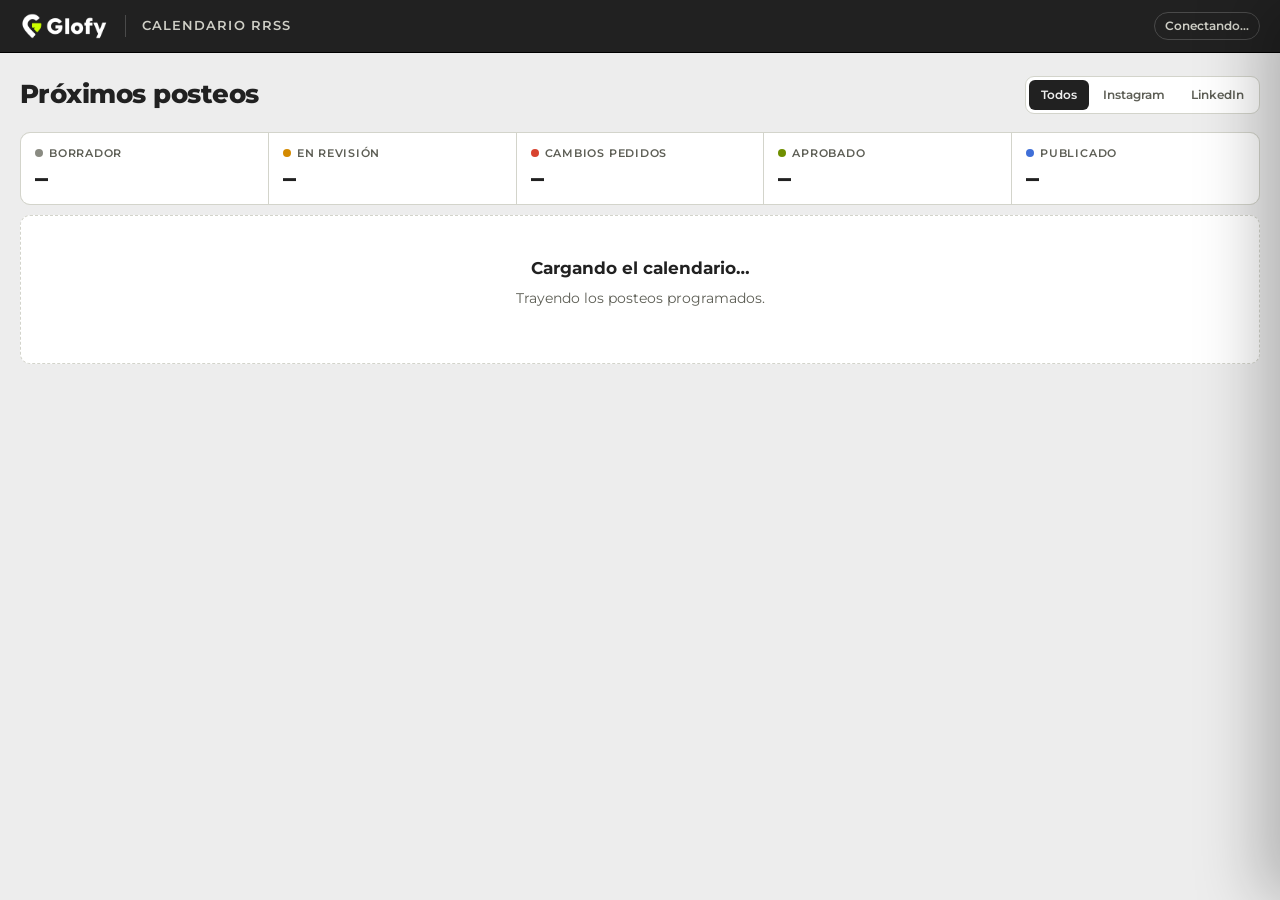
==== index.html @ c72e63e5 "Add files via upload" ====
<!doctype html><html><head><meta charset=utf8><meta name=viewport content="width=device-width,initial-scale=1,viewport-fit=cover"><style>:root{color-scheme:light;box-sizing:border-box;padding-top:env(safe-area-inset-top,0px);padding-bottom:env(safe-area-inset-bottom,0px)}html{scroll-padding-top:env(safe-area-inset-top,0px)}body{margin:0;padding:0;font:14px -apple-system,BlinkMacSystemFont,sans-serif;background:#fff;color:#000}img{max-width:100%}[hidden]:not([hidden=until-found i]){display:none!important}</style></head><body>
<title>Calendario RRSS Glofy</title>
<meta name="claude:viewport-fit-sides" content="cover">
<link rel="icon" type="image/png" href="[data-uri]">
<link rel="preconnect" href="https://fonts.googleapis.com">
<link rel="preconnect" href="https://fonts.gstatic.com" crossorigin>
<link rel="stylesheet" href="https://fonts.googleapis.com/css2?family=Montserrat:wght@400;500;600;700;800&family=IBM+Plex+Mono:wght@500&display=swap">
<style>
/* Layout: dark brand bar on top, a pipeline strip, then week-by-week cards or a month grid; a side drawer opens each post with its preview, both copies and the review actions. */
:root{
  --bg:#ededed; --surface:#ffffff; --surface-2:#e1e1e1; --fg:#212121; --muted:#5d5e55; --line:#d3d4cb;
  --brand:#212121; --brand-2:#383838; --lime:#ceff00; --on-lime:#212121; --accent-text:#4a5d00;
  --st-borrador:#8a8b82; --st-revision:#d48a00; --st-cambios:#d8432f; --st-aprobado:#6f8f00; --st-publicado:#3f6fd8;
  --shadow:0 1px 2px rgba(33,33,33,.06),0 8px 24px rgba(33,33,33,.06);
  --font:"Montserrat",system-ui,-apple-system,"Segoe UI",sans-serif;
  --mono:"IBM Plex Mono",ui-monospace,SFMono-Regular,Menlo,monospace;
  --r:10px;
}
@media (prefers-color-scheme:dark){:root:not([data-theme="light"]){
  --bg:#1b1b1b; --surface:#262626; --surface-2:#383838; --fg:#ededed; --muted:#a6a79d; --line:#3a3a3a;
  --accent-text:#ceff00; --st-borrador:#9a9b92; --st-revision:#f2b544; --st-cambios:#ff7a66; --st-aprobado:#ceff00; --st-publicado:#86a9ff;
  --shadow:0 1px 2px rgba(0,0,0,.3),0 8px 24px rgba(0,0,0,.25); color-scheme:dark}}
:root[data-theme="dark"]{
  --bg:#1b1b1b; --surface:#262626; --surface-2:#383838; --fg:#ededed; --muted:#a6a79d; --line:#3a3a3a;
  --accent-text:#ceff00; --st-borrador:#9a9b92; --st-revision:#f2b544; --st-cambios:#ff7a66; --st-aprobado:#ceff00; --st-publicado:#86a9ff;
  --shadow:0 1px 2px rgba(0,0,0,.3),0 8px 24px rgba(0,0,0,.25); color-scheme:dark}

*{box-sizing:border-box}
body{background:var(--bg);color:var(--fg);font-family:var(--font);font-size:14px;line-height:1.5;-webkit-font-smoothing:antialiased}
body::before{content:"";position:fixed;inset:0 0 auto;height:env(safe-area-inset-top,0px);z-index:40;background:var(--brand)}
button,input,select,textarea{font:inherit;color:inherit}
button{cursor:pointer}
:focus-visible{outline:2px solid var(--lime);outline-offset:2px}
.mono{font-family:var(--mono);font-variant-numeric:tabular-nums}
.gutter{padding-left:max(16px,env(safe-area-inset-left,0px));padding-right:max(16px,env(safe-area-inset-right,0px))}
.inner{max-width:1240px;margin:0 auto}

/* Brand bar */
.topbar{position:sticky;top:env(safe-area-inset-top,0px);z-index:30;background:var(--brand);color:#ededed;border-bottom:1px solid #000}
.topbar .inner{display:flex;align-items:center;gap:16px;padding-block:12px;flex-wrap:wrap}
.topbar img{height:26px;width:auto;display:block}
.topbar .sep{width:1px;height:22px;background:#4a4a4a}
.topbar h1{margin:0;font-size:13px;font-weight:600;letter-spacing:.08em;text-transform:uppercase;color:#cfcfc6}
.topbar .grow{flex:1}
.role{font-size:12px;font-weight:600;padding:4px 10px;border-radius:999px;border:1px solid #4a4a4a;color:#cfcfc6;white-space:nowrap}
.role b{color:var(--lime);font-weight:700}
.btn{display:inline-flex;align-items:center;gap:6px;border:1px solid var(--line);background:var(--surface);color:var(--fg);border-radius:8px;padding:8px 14px;font-weight:600;font-size:13px;line-height:1.2;white-space:nowrap;text-decoration:none}
.btn:hover{border-color:var(--muted)}
.btn.lime{background:var(--lime);color:var(--on-lime);border-color:var(--lime)}
.btn.lime:hover{filter:brightness(.95)}
.btn.dark{background:var(--brand);color:#ededed;border-color:var(--brand)}
.btn.ghost{background:transparent}
.btn.danger{color:var(--st-cambios);border-color:color-mix(in srgb,var(--st-cambios) 45%,transparent);background:transparent}
.btn.sm{padding:6px 10px;font-size:12px}
.btn[disabled]{opacity:.5;cursor:not-allowed}
.topbar .btn.lime{border-color:var(--lime)}

/* Toolbar */
main{padding-block:22px 64px}
.toolbar{display:flex;align-items:center;gap:14px;flex-wrap:wrap;margin-bottom:18px}
.monthnav{display:flex;align-items:center;gap:4px}
.monthnav h2{margin:0;font-size:26px;font-weight:800;letter-spacing:-.02em;text-wrap:balance}
.iconbtn{width:34px;height:34px;border-radius:8px;border:1px solid var(--line);background:var(--surface);display:grid;place-items:center;font-size:16px;font-weight:700}
.iconbtn:hover{border-color:var(--muted)}
.seg{display:inline-flex;border:1px solid var(--line);border-radius:9px;background:var(--surface);padding:3px;gap:2px}
.seg button{border:0;background:transparent;padding:6px 12px;border-radius:6px;font-size:12px;font-weight:600;color:var(--muted)}
.seg button[aria-pressed="true"]{background:var(--brand);color:#ededed}
.toolbar .grow{flex:1}

/* Pipeline strip */
.pipeline{display:grid;grid-template-columns:repeat(5,minmax(0,1fr));gap:1px;background:var(--line);border:1px solid var(--line);border-radius:var(--r);overflow:hidden;margin-bottom:22px}
.stage{background:var(--surface);border:0;text-align:left;padding:12px 14px;display:flex;flex-direction:column;gap:2px;position:relative}
.stage:hover{background:color-mix(in srgb,var(--surface) 92%,var(--fg))}
.stage .n{font-size:26px;font-weight:800;letter-spacing:-.02em;line-height:1.1;font-variant-numeric:tabular-nums}
.stage .l{font-size:11px;font-weight:600;text-transform:uppercase;letter-spacing:.07em;color:var(--muted);display:flex;align-items:center;gap:6px}
.stage .l i{width:8px;height:8px;border-radius:50%;background:var(--c)}
.stage[aria-pressed="true"]{box-shadow:inset 0 -3px 0 var(--c)}
.stage[aria-pressed="true"] .n{color:var(--c)}
.scope-note{font-size:12px;color:var(--muted);margin:-12px 0 18px}
.alert{display:flex;align-items:center;gap:12px;flex-wrap:wrap;background:var(--brand);color:#ededed;border-radius:var(--r);padding:12px 16px;margin-bottom:22px}
.alert strong{color:var(--lime)}
.alert .grow{flex:1;min-width:0}

/* Week list */
.week{margin-bottom:28px}
.week-h{display:flex;align-items:baseline;gap:10px;margin:0 0 10px;padding-bottom:8px;border-bottom:1px solid var(--line)}
.week-h h3{margin:0;font-size:12px;font-weight:700;text-transform:uppercase;letter-spacing:.08em}
.week-h span{font-size:12px;color:var(--muted)}
.cards{display:grid;grid-template-columns:repeat(auto-fill,minmax(250px,1fr));gap:14px}
.card{background:var(--surface);border:1px solid var(--line);border-radius:var(--r);overflow:hidden;display:flex;flex-direction:column;text-align:left;padding:0;box-shadow:var(--shadow);transition:transform .15s ease,border-color .15s ease;min-width:0}
.card:hover{transform:translateY(-2px);border-color:var(--muted)}
.thumb{aspect-ratio:4/5;max-height:260px;width:100%;background:var(--surface-2);position:relative;overflow:hidden;display:grid;place-items:center}
.thumb img,.thumb video{width:100%;height:100%;object-fit:cover;display:block}
.thumb .ph{display:flex;flex-direction:column;align-items:center;gap:6px;color:var(--muted);font-size:12px;font-weight:600;text-align:center;padding:16px}
.thumb .ph .fmt-big{font-size:22px;font-weight:800;letter-spacing:-.01em;color:var(--fg);opacity:.85}
.thumb .badges{position:absolute;left:10px;top:10px;right:10px;display:flex;gap:6px;justify-content:space-between;align-items:flex-start}
.thumb .count{position:absolute;right:10px;bottom:10px;background:rgba(33,33,33,.78);color:#fff;font-size:11px;font-weight:700;border-radius:999px;padding:2px 8px}
.card-b{padding:12px 14px 14px;display:flex;flex-direction:column;gap:6px;min-width:0}
.card-b .when{font-size:12px;font-weight:600;color:var(--muted);display:flex;gap:8px;align-items:center}
.card-b h4{margin:0;font-size:15px;font-weight:700;line-height:1.3;text-wrap:balance}
.card-b p{margin:0;font-size:12.5px;color:var(--muted);display:-webkit-box;-webkit-line-clamp:3;-webkit-box-orient:vertical;overflow:hidden}
.chans{display:flex;gap:4px}
.chan{font-size:10px;font-weight:700;letter-spacing:.04em;border:1px solid var(--line);border-radius:4px;padding:1px 5px;color:var(--muted)}

.fmt{font-size:10.5px;font-weight:700;letter-spacing:.06em;text-transform:uppercase;background:var(--brand);color:var(--lime);border-radius:4px;padding:3px 7px}
.pill{display:inline-flex;align-items:center;gap:5px;font-size:11px;font-weight:700;border-radius:999px;padding:3px 9px;color:var(--c);background:color-mix(in srgb,var(--c) 15%,var(--surface));border:1px solid color-mix(in srgb,var(--c) 35%,transparent);white-space:nowrap}
.pill::before{content:"";width:6px;height:6px;border-radius:50%;background:var(--c)}
.thumb .pill{background:var(--surface)}

.week-h h3 i{display:inline-block;width:8px;height:8px;border-radius:50%;background:var(--c);margin-right:8px;vertical-align:1px}
.date-tag{font-size:11px;font-weight:700;color:var(--accent-text);border:1px solid color-mix(in srgb,var(--accent-text) 40%,transparent);border-radius:4px;padding:1px 6px}

/* Empty / loading */
.state{border:1px dashed var(--line);border-radius:var(--r);padding:40px 20px;text-align:center;color:var(--muted);background:var(--surface)}
.state h3{color:var(--fg);margin:0 0 6px;font-size:17px}
.state p{margin:0 auto 14px;max-width:52ch}

/* Drawer */
.scrim{position:fixed;inset:0;background:rgba(15,15,15,.5);z-index:50;opacity:0;pointer-events:none;transition:opacity .2s}
.scrim.on{opacity:1;pointer-events:auto}
.drawer{position:fixed;top:0;right:0;bottom:0;width:min(980px,100%);background:var(--bg);z-index:60;transform:translateX(100%);transition:transform .25s ease;display:flex;flex-direction:column;box-shadow:-20px 0 60px rgba(0,0,0,.25);padding-top:env(safe-area-inset-top,0px);padding-bottom:env(safe-area-inset-bottom,0px);padding-right:env(safe-area-inset-right,0px)}
.drawer.on{transform:none}
.d-head{display:flex;align-items:center;gap:10px;padding:14px 20px;border-bottom:1px solid var(--line);background:var(--surface);flex-wrap:wrap}
.d-head .grow{flex:1;min-width:0}
.d-head h2{margin:0;font-size:18px;font-weight:800;letter-spacing:-.01em;line-height:1.25;text-wrap:balance}
.d-head .meta{display:flex;gap:8px;align-items:center;flex-wrap:wrap;margin-top:4px;font-size:12px;color:var(--muted);font-weight:600}
.d-body{flex:1;overflow:auto;padding:20px;display:grid;grid-template-columns:minmax(0,5fr) minmax(0,6fr);gap:22px;align-content:start}
.d-col{display:flex;flex-direction:column;gap:16px;min-width:0}
.panel{background:var(--surface);border:1px solid var(--line);border-radius:var(--r);padding:14px;min-width:0}
.panel h3{margin:0 0 10px;font-size:11px;font-weight:700;text-transform:uppercase;letter-spacing:.08em;color:var(--muted);display:flex;align-items:center;gap:8px}
.panel h3 .grow{flex:1}
.viewer{background:#111;border-radius:var(--r);overflow:hidden;position:relative;aspect-ratio:4/5;max-height:62vh;display:grid;place-items:center;max-width:100%}
.viewer img,.viewer video{width:100%;height:100%;object-fit:contain;display:block}
.viewer .ph{color:#a6a79d;text-align:center;padding:24px;font-size:13px}
.viewer .ph b{display:block;color:#ededed;font-size:20px;margin-bottom:6px}
.viewer .nav{position:absolute;top:50%;transform:translateY(-50%);width:34px;height:34px;border-radius:50%;border:0;background:rgba(255,255,255,.88);color:#212121;font-weight:800;font-size:16px}
.viewer .nav.p{left:10px}.viewer .nav.n{right:10px}
.viewer .idx{position:absolute;bottom:10px;left:50%;transform:translateX(-50%);background:rgba(0,0,0,.6);color:#fff;font-size:11px;font-weight:700;border-radius:999px;padding:2px 10px}
.strip{display:flex;gap:8px;overflow-x:auto;padding-top:10px}
.strip .s{flex:0 0 56px;height:70px;border-radius:6px;overflow:hidden;border:2px solid transparent;padding:0;background:var(--surface-2);position:relative}
.strip .s[aria-current="true"]{border-color:var(--lime)}
.strip .s img,.strip .s video{width:100%;height:100%;object-fit:cover}
.strip .s .x{position:absolute;top:2px;right:2px;width:18px;height:18px;border-radius:50%;border:0;background:rgba(0,0,0,.7);color:#fff;font-size:11px;line-height:18px;padding:0}
.media-actions{display:flex;gap:8px;flex-wrap:wrap;margin-top:12px}
.hint{font-size:12px;color:var(--muted);margin:8px 0 0}

.tabs{display:flex;gap:4px;border-bottom:1px solid var(--line);margin:-4px -14px 12px;padding:0 14px}
.tabs button{border:0;background:transparent;padding:8px 10px 10px;font-size:13px;font-weight:700;color:var(--muted);border-bottom:2px solid transparent;margin-bottom:-1px}
.tabs button[aria-selected="true"]{color:var(--fg);border-bottom-color:var(--lime)}
.tabs .lang{font-size:10px;font-weight:700;color:var(--muted);margin-left:4px}
.copy{white-space:pre-wrap;word-wrap:break-word;font-size:14px;line-height:1.6;max-width:68ch;margin:0}
.copy .lnk{color:var(--accent-text);font-weight:600}
.copy-foot{display:flex;align-items:center;gap:10px;margin-top:12px;flex-wrap:wrap}
.copy-foot .cnt{font-size:12px;color:var(--muted)}
.copy-foot .cnt.over{color:var(--st-cambios);font-weight:700}
.copy-foot .grow{flex:1}
.empty-copy{color:var(--muted);font-style:italic}

.checks{display:flex;flex-direction:column;gap:6px;font-size:12.5px}
.checks div{display:flex;gap:8px;align-items:flex-start}
.checks i{flex:0 0 8px;height:8px;border-radius:50%;margin-top:6px;background:var(--st-aprobado)}
.checks .warn i{background:var(--st-revision)}

.review{display:flex;flex-direction:column;gap:10px}
.review textarea{width:100%;min-height:76px;border:1px solid var(--line);border-radius:8px;padding:10px;background:var(--bg);resize:vertical}
.review .row{display:flex;gap:8px;flex-wrap:wrap}
.thread{list-style:none;margin:0;padding:0;display:flex;flex-direction:column;gap:10px}
.thread li{border-left:3px solid var(--c,var(--line));padding:2px 0 2px 10px}
.thread .who{font-size:12px;font-weight:700;display:flex;gap:8px;align-items:center;flex-wrap:wrap}
.thread .who img{width:18px;height:18px;border-radius:50%}
.thread .who time{font-weight:500;color:var(--muted)}
.thread .tx{font-size:13px;white-space:pre-wrap;margin-top:2px}

/* Edit form */
.form{display:grid;grid-template-columns:repeat(2,minmax(0,1fr));gap:12px 14px}
.field{display:flex;flex-direction:column;gap:5px;min-width:0}
.field.full{grid-column:1/-1}
.field label,.field .lbl{font-size:11px;font-weight:700;text-transform:uppercase;letter-spacing:.07em;color:var(--muted)}
.field input,.field select,.field textarea{border:1px solid var(--line);border-radius:8px;padding:9px 10px;background:var(--surface);width:100%;min-width:0}
.field textarea{min-height:150px;resize:vertical;line-height:1.5}
.field .sub{font-size:11.5px;color:var(--muted)}
.checkrow{display:flex;gap:14px;flex-wrap:wrap;padding-top:6px}
.checkrow label{display:flex;gap:6px;align-items:center;font-size:13px;font-weight:600;text-transform:none;letter-spacing:0;color:var(--fg)}
.d-foot{display:flex;gap:8px;align-items:center;padding:12px 20px;border-top:1px solid var(--line);background:var(--surface);flex-wrap:wrap}
.d-foot .grow{flex:1}
.confirm{display:flex;gap:8px;align-items:center;flex-wrap:wrap;font-size:13px;font-weight:600;color:var(--st-cambios)}

.toast{position:fixed;left:50%;bottom:calc(20px + env(safe-area-inset-bottom,0px));transform:translateX(-50%) translateY(20px);background:var(--brand);color:#ededed;border:1px solid #444;padding:10px 16px;border-radius:8px;font-weight:600;font-size:13px;z-index:80;opacity:0;transition:all .2s;pointer-events:none;max-width:calc(100% - 32px)}
.toast.on{opacity:1;transform:translateX(-50%)}
.toast b{color:var(--lime)}

@media (max-width:860px){
  .d-body{grid-template-columns:minmax(0,1fr)}
  .viewer{max-height:none}
}
@media (max-width:640px){
  .pipeline{grid-template-columns:repeat(3,minmax(0,1fr))}
  .pipeline .stage:nth-child(n+4){grid-column:span 1}
  .monthnav h2{font-size:21px}
  .topbar .sep,.topbar h1{display:none}
  .form{grid-template-columns:minmax(0,1fr)}
  .d-head,.d-body,.d-foot{padding-left:16px;padding-right:16px}
  .cards{grid-template-columns:minmax(0,1fr)}
}
@media (prefers-reduced-motion:reduce){*{transition:none!important}}
</style>

<header class="topbar gutter">
  <div class="inner">
    <img src="[data-uri]" alt="Glofy">
    <span class="sep"></span>
    <h1>Calendario RRSS</h1>
    <span class="grow"></span>
    <span class="role" id="role">Conectando…</span>
    <button class="btn lime" id="newBtn" hidden>+ Nuevo posteo</button>
  </div>
</header>

<main class="gutter">
  <div class="inner">
    <div class="toolbar">
      <div class="monthnav"><h2>Próximos posteos</h2></div>
      <span class="grow"></span>
      <div class="seg" role="group" aria-label="Canal">
        <button data-ch="all" aria-pressed="true">Todos</button>
        <button data-ch="ig" aria-pressed="false">Instagram</button>
        <button data-ch="li" aria-pressed="false">LinkedIn</button>
      </div>
    </div>
    <div id="alert"></div>
    <div class="pipeline" id="pipeline"></div>
    <p class="scope-note" id="scopeNote"></p>
    <div id="content"></div>
  </div>
</main>

<div class="scrim" id="scrim"></div>
<aside class="drawer" id="drawer" aria-hidden="true" role="dialog" aria-label="Detalle del posteo"></aside>
<input type="file" id="fileIn" accept="image/png,image/jpeg,image/webp,image/gif,video/mp4,video/webm" multiple hidden>
<div class="toast" id="toast" role="status" aria-live="polite"></div>

<script>
const STATUSES=[
  {k:"borrador",l:"Borrador",c:"--st-borrador"},
  {k:"revision",l:"En revisión",c:"--st-revision"},
  {k:"cambios",l:"Cambios pedidos",c:"--st-cambios"},
  {k:"aprobado",l:"Aprobado",c:"--st-aprobado"},
  {k:"publicado",l:"Publicado",c:"--st-publicado"}];
const ST=Object.fromEntries(STATUSES.map(s=>[s.k,s]));
const FORMATS=["Slider","Reel","Animación","Carrusel","Estático","Historia","Video"];
const LIMITS={ig:2200,li:3000};
const $=s=>document.querySelector(s);
const esc=s=>String(s??"").replace(/[&<>"']/g,c=>({"&":"&amp;","<":"&lt;",">":"&gt;",'"':"&quot;","'":"&#39;"}[c]));
const pad=n=>String(n).padStart(2,"0");
const ymd=d=>d.getFullYear()+"-"+pad(d.getMonth()+1)+"-"+pad(d.getDate());
const parse=s=>{if(!s)return null;const[a,b,c]=s.split("-").map(Number);return new Date(a,b-1,c)};
const today=new Date();today.setHours(0,0,0,0);
const fmtDay=new Intl.DateTimeFormat("es-AR",{weekday:"short",day:"numeric",month:"short"});
const fmtMonth=new Intl.DateTimeFormat("es-AR",{month:"long",year:"numeric"});
const fmtShort=new Intl.DateTimeFormat("es-AR",{day:"numeric",month:"short"});
const fmtStamp=new Intl.DateTimeFormat("es-AR",{day:"numeric",month:"short",hour:"2-digit",minute:"2-digit"});
const mondayOf=d=>{const x=new Date(d);const w=(x.getDay()+6)%7;x.setDate(x.getDate()-w);return x};
const newId=()=>"p"+Date.now().toString(36)+Math.random().toString(36).slice(2,6);

const S={posts:[],loaded:false,err:null,slow:false,role:"read",uid:null,db:null,assets:null,user:null,
  status:"all",ch:"all",
  openId:null,editing:false,isNew:false,draft:null,tab:"ig",mi:0,confirmDel:false,busy:false,uploading:false};
const ORDER=["revision","cambios","aprobado","borrador","publicado"];
const GROUP_SUB={revision:"Esperan la revisión de gerencia",cambios:"Comms está ajustando",aprobado:"Listos para publicar",borrador:"En preparación",publicado:"Ya salieron"};

function toast(html){const t=$("#toast");t.innerHTML=html;t.classList.add("on");clearTimeout(t._h);t._h=setTimeout(()=>t.classList.remove("on"),2600)}
const canWrite=()=>S.role==="comms"||S.role==="review";
const isComms=()=>S.role==="comms";
/* Dated posts (the exception) first by date, then the rest, newest change first */
const postsSorted=()=>[...S.posts].sort((a,b)=>(a.date&&b.date)?a.date.localeCompare(b.date):a.date?-1:b.date?1:(b.updatedAt||"").localeCompare(a.updatedAt||""));
const chOk=p=>S.ch==="all"||(p.channels||[]).includes(S.ch);
const scoped=()=>postsSorted().filter(chOk);
const blob=id=>"/_blob/"+id;

function linkify(text){
  return esc(text).replace(/((?:https?:\/\/)?(?:[\w-]+\.)*glofy\.co(?:\/[\w\-\/?=&#.]*)?)/gi,'<span class="lnk">$1</span>');
}
function matrixChecks(p){
  const all=(p.copyEs||"")+"\n"+(p.copyEn||"");const out=[];
  const emoji=/\p{Extended_Pictographic}/u.test(all);
  out.push({ok:!emoji,t:emoji?"Tiene emojis. La Matriz 2026 no los usa.":"Sin emojis."});
  const q=/¿\s*sab[ií]as\s+que|did you know/i.test(all);
  out.push({ok:!q,t:q?"Abre con formato “¿Sabías que…?”. Pasalo a una afirmación.":"Sin aperturas del tipo “¿Sabías que…?”."});
  const cta=/glofy\.co/i.test(all);
  out.push({ok:cta,t:cta?"El CTA dirige a glofy.co.":"No hay CTA a glofy.co (jobs, checker o web)."});
  const both=(p.channels||[]).includes("ig")&&!p.copyEs||(p.channels||[]).includes("li")&&!p.copyEn;
  if(both)out.push({ok:false,t:"Falta el copy de uno de los canales marcados."});
  return out;
}

/* ---------- Render: board ---------- */
function render(){
  document.querySelectorAll("[data-ch]").forEach(b=>b.setAttribute("aria-pressed",b.dataset.ch===S.ch));
  const list=scoped();
  const counts=Object.fromEntries(STATUSES.map(s=>[s.k,list.filter(p=>p.status===s.k).length]));
  $("#pipeline").innerHTML=STATUSES.map(s=>`<button class="stage" style="--c:var(${s.c})" data-st="${s.k}" aria-pressed="${S.status===s.k}"><span class="l"><i></i>${s.l}</span><span class="n">${S.loaded?counts[s.k]:"–"}</span></button>`).join("");
  $("#scopeNote").textContent=S.loaded?`${list.length} ${list.length===1?"posteo":"posteos"}${S.ch!=="all"?` en ${S.ch==="ig"?"Instagram":"LinkedIn"}`:""}${S.status!=="all"?` · filtrando por “${ST[S.status].l}”, tocá de nuevo para quitar el filtro`:""}.`:"";
  const pend=counts.revision;
  $("#alert").innerHTML=S.loaded&&pend&&S.role==="review"&&S.status!=="revision"
    ?`<div class="alert"><span class="grow"><strong>${pend} ${pend===1?"posteo espera":"posteos esperan"} tu revisión.</strong></span><button class="btn lime sm" data-st="revision">Ver pendientes</button></div>`:"";
  const c=$("#content");
  if(S.err){c.innerHTML=`<div class="state"><h3>${esc(S.err.t)}</h3><p>${esc(S.err.d)}</p></div>`;return}
  if(!S.loaded){c.innerHTML=`<div class="state"><h3>Cargando el calendario…</h3><p>${S.slow?"Está tardando más de lo normal en conectar. Revisá tu conexión; la página sigue intentando.":"Trayendo los posteos programados."}</p></div>`;return}
  const shown=list.filter(p=>S.status==="all"||p.status===S.status);
  if(!S.posts.length){c.innerHTML=`<div class="state"><h3>Todavía no hay posteos cargados</h3><p>Cada posteo lleva fecha, formato, los copys de Instagram (ES) y LinkedIn (EN), el link a Drive y una vista previa.</p>${isComms()?'<button class="btn lime" data-act="new">+ Cargar el primero</button>':""}</div>`;return}
  if(!shown.length){c.innerHTML=`<div class="state"><h3>Nada para mostrar con estos filtros</h3><p>Probá otro canal o quitá el filtro de estado.</p></div>`;return}
  c.innerHTML=ORDER.map(k=>{
    const ps=shown.filter(p=>(ST[p.status]?p.status:"borrador")===k);if(!ps.length)return"";
    const s=ST[k];
    return `<section class="week"><div class="week-h"><h3 style="--c:var(${s.c})"><i></i>${s.l}</h3><span>${ps.length} ${ps.length===1?"posteo":"posteos"} · ${GROUP_SUB[k]}</span></div><div class="cards">${ps.map(cardHTML).join("")}</div></section>`;
  }).join("");
}
function mediaTag(m,cls=""){
  if(!m)return"";
  return m.type==="video"?`<video class="${cls}" src="${blob(m.id)}#t=0.5" muted playsinline preload="metadata"></video>`:`<img class="${cls}" src="${blob(m.id)}" alt="" loading="lazy">`;
}
function cardHTML(p){
  const st=ST[p.status]||ST.borrador;const m=(p.media||[])[0];
  const d=parse(p.date);
  const excerpt=(S.ch==="li"?p.copyEn:p.copyEs)||p.copyEn||p.copyEs||"";
  return `<button class="card" data-open="${esc(p.id)}">
    <div class="thumb">${m?mediaTag(m):`<div class="ph"><span class="fmt-big">${esc(p.format||"Posteo")}</span>${p.driveUrl?"Pieza en Drive, sin vista previa":"Sin pieza cargada"}</div>`}
      <div class="badges"><span class="fmt">${esc(p.format||"—")}</span><span class="pill" style="--c:var(${st.c})">${st.l}</span></div>
      ${(p.media||[]).length>1?`<span class="count">1 / ${p.media.length}</span>`:""}
    </div>
    <div class="card-b">
      <div class="when">${d?`<span class="date-tag">Sale el ${fmtDay.format(d)}</span>`:""}<span class="chans">${(p.channels||[]).map(c=>`<span class="chan">${c==="ig"?"IG":"IN"}</span>`).join("")}</span></div>
      <h4>${esc(p.title||"Sin título")}</h4>
      <p>${esc(excerpt)}</p>
    </div></button>`;
}

/* ---------- Drawer ---------- */
function openPost(id){S.openId=id;S.editing=false;S.isNew=false;S.mi=0;S.confirmDel=false;S.tab=S.ch==="li"?"li":"ig";try{history.replaceState(null,"","#"+id)}catch(e){location.hash=id}renderDrawer();showDrawer(true)}
function openNew(){
  const id=newId();
  S.openId=id;S.isNew=true;S.editing=true;S.confirmDel=false;S.mi=0;
  S.draft={id,title:"",date:"",time:"",format:"Reel",channels:["ig","li"],copyEs:"",copyEn:"",driveUrl:"",status:"borrador",media:[],feedback:[]};
  renderDrawer();showDrawer(true);setTimeout(()=>$("#f-title")?.focus(),250);
}
function closeDrawer(){S.openId=null;S.editing=false;S.draft=null;S.isNew=false;showDrawer(false);try{history.replaceState(null,"",location.pathname+location.search)}catch(e){}}
function showDrawer(on){$("#drawer").classList.toggle("on",on);$("#scrim").classList.toggle("on",on);$("#drawer").setAttribute("aria-hidden",!on);document.body.style.overflow=on?"hidden":""}
const current=()=>S.isNew?S.draft:S.posts.find(p=>p.id===S.openId);

function renderDrawer(){
  const dr=$("#drawer");const p=S.editing?S.draft:current();
  if(!p){dr.innerHTML=S.openId&&S.loaded?`<div class="d-head"><div class="grow"><h2>Este posteo ya no existe</h2></div><button class="iconbtn" data-act="close" aria-label="Cerrar">✕</button></div>`:"";return}
  const st=ST[p.status]||ST.borrador;const d=parse(p.date);
  const head=`<div class="d-head"><div class="grow">
      <h2>${S.editing?(S.isNew?"Nuevo posteo":"Editando posteo"):esc(p.title||"Sin título")}</h2>
      <div class="meta"><span class="fmt">${esc(p.format||"—")}</span><span class="pill" style="--c:var(${st.c})">${st.l}</span>${d?`<span class="date-tag">Sale el ${fmtDay.format(d)}</span>`:""}</div>
    </div>
    ${!S.editing&&isComms()?`<button class="btn sm" data-act="edit">Editar</button>`:""}
    <button class="iconbtn" data-act="close" aria-label="Cerrar">✕</button></div>`;
  dr.innerHTML=head+`<div class="d-body"><div class="d-col">${mediaPanel(p)}</div><div class="d-col">${S.editing?formHTML(p):copyPanel(p)+reviewPanel(p)}</div></div>`+(S.editing?footHTML():"");
  resolveNames();
}
function mediaPanel(p){
  const ms=p.media||[];const i=Math.min(S.mi,Math.max(0,ms.length-1));const m=ms[i];
  const viewer=m?(m.type==="video"?`<video src="${blob(m.id)}" controls playsinline preload="metadata"></video>`:`<img src="${blob(m.id)}" alt="Vista previa ${i+1}">`)
    :`<div class="ph"><b>${esc(p.format||"Posteo")}</b>${p.driveUrl?"La pieza está en Drive. Abrila con el botón de abajo.":"Todavía no hay pieza cargada."}</div>`;
  const nav=ms.length>1?`<button class="nav p" data-act="mprev" aria-label="Anterior">‹</button><button class="nav n" data-act="mnext" aria-label="Siguiente">›</button><span class="idx">${i+1} / ${ms.length}</span>`:"";
  const strip=ms.length>1||(S.editing&&ms.length)?`<div class="strip">${ms.map((x,j)=>`<button class="s" data-mi="${j}" aria-current="${j===i}">${x.type==="video"?`<video src="${blob(x.id)}#t=0.5" muted preload="metadata"></video>`:`<img src="${blob(x.id)}" alt="">`}${S.editing?`<span class="x" data-rm="${j}" role="button" aria-label="Quitar">✕</span>`:""}</button>`).join("")}</div>`:"";
  const canUp=isComms()&&S.assets;
  const actions=`<div class="media-actions">
    ${p.driveUrl?`<a class="btn dark" href="${esc(p.driveUrl)}" target="_blank" rel="noopener">Abrir en Drive ↗</a>`:`<span class="btn" aria-disabled="true" style="opacity:.55;cursor:default">Sin link a Drive</span>`}
    ${canUp?`<button class="btn" data-act="upload" ${S.uploading?"disabled":""}>${S.uploading?"Subiendo…":(ms.length?"+ Agregar vista previa":"Subir vista previa")}</button>`:""}
  </div>
  ${canUp&&S.editing?`<p class="hint">Imágenes o video (MP4/WebM) de hasta 20 MB. Para sliders, subí cada placa en orden. La versión final sigue viviendo en Drive.</p>`:""}`;
  return `<div class="panel" style="padding:12px"><div class="viewer">${viewer}${nav}</div>${strip}${actions}</div>`;
}
function copyPanel(p){
  const ch=p.channels||[];
  const tabs=[["ig","Instagram","ES"],["li","LinkedIn","EN"]];
  const t=S.tab;const text=t==="ig"?p.copyEs:p.copyEn;const n=(text||"").length;
  const off=!ch.includes(t);
  const checks=matrixChecks(p);
  return `<div class="panel"><div class="tabs" role="tablist">${tabs.map(([k,l,lang])=>`<button role="tab" aria-selected="${t===k}" data-tab="${k}">${l}<span class="lang">${lang}</span></button>`).join("")}</div>
    ${off?`<p class="hint" style="margin:0 0 10px">Este posteo no está marcado para ${t==="ig"?"Instagram":"LinkedIn"}.</p>`:""}
    ${text?`<p class="copy">${linkify(text)}</p>`:`<p class="copy empty-copy">Sin copy para ${t==="ig"?"Instagram":"LinkedIn"}.</p>`}
    <div class="copy-foot"><span class="cnt mono ${n>LIMITS[t]?"over":""}">${n.toLocaleString("es-AR")} / ${LIMITS[t].toLocaleString("es-AR")} caracteres</span><span class="grow"></span>${text?`<button class="btn sm" data-act="copy">Copiar copy</button>`:""}</div></div>
    <div class="panel"><h3>Matriz de comunicación 2026</h3><div class="checks">${checks.map(c=>`<div class="${c.ok?"":"warn"}"><i></i><span>${esc(c.t)}</span></div>`).join("")}</div></div>`;
}
function reviewPanel(p){
  const fb=[...(p.feedback||[])].reverse();
  const kinds={aprobado:{l:"Aprobó",c:"--st-aprobado"},cambios:{l:"Pidió cambios",c:"--st-cambios"},nota:{l:"Comentó",c:"--st-borrador"},estado:{l:"Cambió el estado",c:"--st-publicado"}};
  const thread=fb.length?`<ul class="thread">${fb.map(f=>{const k=kinds[f.kind]||kinds.nota;return `<li style="--c:var(${k.c})"><div class="who"><img data-av="${esc(f.by||"")}" alt=""><span data-uid="${esc(f.by||"")}">Alguien</span><span style="font-weight:500;color:var(--muted)">${k.l}</span><time>${f.at?fmtStamp.format(new Date(f.at)):""}</time></div>${f.text?`<div class="tx">${esc(f.text)}</div>`:""}</li>`}).join("")}</ul>`:`<p class="hint" style="margin:0">Sin comentarios todavía.</p>`;
  let actions="";
  if(canWrite()){
    actions=`<div class="review"><label class="field" style="gap:5px"><span class="lbl" style="font-size:11px;font-weight:700;text-transform:uppercase;letter-spacing:.07em;color:var(--muted)">Comentario</span><textarea id="fbText" placeholder="Qué ajustar, o una nota para el equipo"></textarea></label>
      <div class="row">
        <button class="btn lime" data-act="approve" ${S.busy?"disabled":""}>Aprobar</button>
        <button class="btn danger" data-act="changes" ${S.busy?"disabled":""}>Pedir cambios</button>
        <button class="btn ghost" data-act="note" ${S.busy?"disabled":""}>Solo comentar</button>
      </div>
      ${isComms()?`<div class="row" style="align-items:center"><span class="hint" style="margin:0">Mover a:</span>${STATUSES.filter(s=>s.k!==p.status).map(s=>`<button class="btn sm" data-setst="${s.k}" ${S.busy?"disabled":""}>${s.l}</button>`).join("")}</div>`:""}
    </div>`;
  }else{
    actions=`<p class="hint" style="margin:0">Tenés acceso de lectura. Para aprobar o comentar, pedí acceso como Contributor.</p>`;
  }
  return `<div class="panel"><h3>Revisión</h3>${actions}</div><div class="panel"><h3>Historial</h3>${thread}</div>`;
}
function formHTML(p){
  return `<div class="panel"><div class="form">
    <div class="field full"><label for="f-title">Nombre interno</label><input id="f-title" value="${esc(p.title)}" placeholder="Ej.: Reel costo por token"></div>
    <div class="field"><label for="f-format">Formato</label><select id="f-format">${FORMATS.map(f=>`<option${f===p.format?" selected":""}>${f}</option>`).join("")}</select></div>
    <div class="field"><label for="f-status">Estado</label><select id="f-status">${STATUSES.map(s=>`<option value="${s.k}"${s.k===p.status?" selected":""}>${s.l}</option>`).join("")}</select></div>
    <div class="field full"><span class="lbl">Canales</span><div class="checkrow"><label><input type="checkbox" id="f-ig" ${(p.channels||[]).includes("ig")?"checked":""}> Instagram</label><label><input type="checkbox" id="f-li" ${(p.channels||[]).includes("li")?"checked":""}> LinkedIn</label></div></div>
    <div class="field full"><label for="f-date">Fecha de salida (opcional)</label><input id="f-date" type="date" value="${esc(p.date)}" style="max-width:220px"><span class="sub">Completala solo si el posteo tiene que salir un día puntual.</span></div>
    <div class="field full"><label for="f-drive">Link a Drive</label><input id="f-drive" type="url" value="${esc(p.driveUrl)}" placeholder="https://drive.google.com/…"><span class="sub">Carpeta o archivo final de la pieza.</span></div>
    <div class="field full"><label for="f-es">Copy Instagram · ES</label><textarea id="f-es">${esc(p.copyEs)}</textarea><span class="sub mono" id="c-es"></span></div>
    <div class="field full"><label for="f-en">Copy LinkedIn · EN</label><textarea id="f-en">${esc(p.copyEn)}</textarea><span class="sub mono" id="c-en"></span></div>
  </div></div>`;
}
function footHTML(){
  return `<div class="d-foot">${!S.isNew?(S.confirmDel?`<span class="confirm">¿Eliminar este posteo? <button class="btn danger sm" data-act="delyes">Eliminar</button><button class="btn sm" data-act="delno">No</button></span>`:`<button class="btn danger sm" data-act="del">Eliminar</button>`):""}
    <span class="grow"></span><button class="btn ghost" data-act="cancel">Cancelar</button><button class="btn lime" data-act="save" ${S.busy?"disabled":""}>${S.isNew?"Crear posteo":"Guardar cambios"}</button></div>`;
}
function readForm(){
  const d=S.draft;if(!d||!$("#f-title"))return d;
  d.title=$("#f-title").value.trim();d.date=$("#f-date").value;d.format=$("#f-format").value;d.status=$("#f-status").value;
  d.channels=[$("#f-ig").checked&&"ig",$("#f-li").checked&&"li"].filter(Boolean);d.driveUrl=$("#f-drive").value.trim();d.copyEs=$("#f-es").value;d.copyEn=$("#f-en").value;
  return d;
}
function updCounters(){[["es","ig"],["en","li"]].forEach(([f,k])=>{const el=$("#c-"+f),ta=$("#f-"+f);if(el&&ta){const n=ta.value.length;el.textContent=`${n.toLocaleString("es-AR")} / ${LIMITS[k].toLocaleString("es-AR")} caracteres`;el.style.color=n>LIMITS[k]?"var(--st-cambios)":""}})}

async function resolveNames(){
  if(!S.user)return;const els=[...document.querySelectorAll("[data-uid]")];const ids=[...new Set(els.map(e=>e.dataset.uid).filter(Boolean))];if(!ids.length)return;
  const ps=await S.user.profiles(ids);
  els.forEach(e=>{const p=ps[e.dataset.uid];if(p)e.textContent=p.isMe?"Vos":(p.name||"Alguien")});
  document.querySelectorAll("img[data-av]").forEach(e=>{const p=ps[e.dataset.av];if(p)e.src=p.avatarUrl});
}

/* ---------- Writes ---------- */
const ref=id=>S.db.collection("posts").doc(id);
async function save(){
  const d=readForm();if(!d)return;
  if(!d.title){toast("Poné un <b>nombre interno</b> para identificar el posteo.");$("#f-title")?.focus();return}
  S.busy=true;renderDrawerFoot();
  const body={title:d.title,date:d.date||"",time:d.time||"",format:d.format,channels:d.channels,copyEs:d.copyEs,copyEn:d.copyEn,driveUrl:d.driveUrl,status:d.status,media:d.media||[],feedback:d.feedback||[],updatedAt:new Date().toISOString(),updatedBy:S.uid};
  if(S.isNew){body.createdAt=body.updatedAt;body.createdBy=S.uid}
  try{
    if(S.isNew)await ref(d.id).set(body);else await ref(d.id).update(body);
    toast(S.isNew?"Posteo <b>creado</b>":"Cambios <b>guardados</b>");
    S.isNew=false;S.editing=false;S.draft=null;
  }catch(e){toast(writeErr(e))}
  S.busy=false;render();renderDrawer();
}
function renderDrawerFoot(){const f=document.querySelector(".d-foot");if(f)f.outerHTML=footHTML()}
function writeErr(e){
  if(e&&e.code==="invalid_argument")return"No tenés permiso para guardar cambios acá.";
  if(e&&e.code==="quota_exceeded")return"Se llenó el espacio del calendario. Eliminá posteos viejos.";
  return"No se pudo guardar. Probá de nuevo en unos segundos.";
}
async function addFeedback(kind,newStatus){
  const p=current();if(!p)return;const text=($("#fbText")?.value||"").trim();
  if(kind==="cambios"&&!text){toast("Contá <b>qué cambiar</b> en el comentario.");$("#fbText")?.focus();return}
  if(kind==="nota"&&!text){$("#fbText")?.focus();return}
  S.busy=true;renderDrawer();
  const entry={kind,by:S.uid,at:new Date().toISOString(),text};
  if(kind==="estado")entry.text=`→ ${ST[newStatus].l}`;
  const upd={feedback:[...(p.feedback||[]),entry],updatedAt:entry.at,updatedBy:S.uid};
  if(newStatus)upd.status=newStatus;
  try{await ref(p.id).update(upd);toast(kind==="aprobado"?"Posteo <b>aprobado</b>":kind==="cambios"?"Pedido de cambios <b>enviado</b>":kind==="estado"?`Movido a <b>${ST[newStatus].l}</b>`:"Comentario <b>agregado</b>")}catch(e){toast(writeErr(e))}
  S.busy=false;renderDrawer();
}
async function delPost(){
  const p=current();if(!p)return;S.busy=true;
  try{
    await ref(p.id).delete();
    if(S.assets)for(const m of p.media||[]){try{await S.assets.delete(m.id)}catch(e){}}
    toast("Posteo <b>eliminado</b>");closeDrawer();
  }catch(e){toast(writeErr(e))}
  S.busy=false;
}
async function uploadFiles(files){
  if(!S.assets||!files.length)return;
  if(!S.editing){const p=current();if(!p)return;S.draft=JSON.parse(JSON.stringify(p));S.editing=true}
  else readForm();
  S.uploading=true;renderDrawer();
  for(const f of files){
    try{const r=await S.assets.upload(f);S.draft.media=[...(S.draft.media||[]),{id:r.id,type:r.contentType.startsWith("video")?"video":"image"}];S.mi=S.draft.media.length-1}
    catch(e){toast(e?.code==="too_large"?`“${esc(f.name)}” pesa más de 20 MB. Comprimilo o dejá solo el link a Drive.`:e?.code==="unsupported_type"?`“${esc(f.name)}” no es un formato admitido (PNG, JPG, WebP, GIF, MP4, WebM).`:`No se pudo subir “${esc(f.name)}”.`)}
  }
  S.uploading=false;renderDrawer();
  toast("Vista previa cargada. <b>Guardá</b> para confirmar.");
}

/* ---------- Events ---------- */
document.addEventListener("click",e=>{
  const t=e.target.closest("button,[data-rm],[data-open]");if(!t)return;
  if(t.dataset.rm!==undefined&&S.editing){e.stopPropagation();readForm();const j=+t.dataset.rm;const [m]=S.draft.media.splice(j,1);S.draft._removed=[...(S.draft._removed||[]),m];S.mi=0;renderDrawer();return}
  if(t.dataset.open){openPost(t.dataset.open);return}
  if(t.dataset.st){S.status=S.status===t.dataset.st?"all":t.dataset.st;render();return}
  if(t.dataset.ch){S.ch=t.dataset.ch;render();return}
  if(t.dataset.tab){S.tab=t.dataset.tab;renderDrawer();return}
  if(t.dataset.mi!==undefined){if(S.editing)readForm();S.mi=+t.dataset.mi;renderDrawer();return}
  if(t.dataset.setst){addFeedback("estado",t.dataset.setst);return}
  const a=t.dataset.act;if(!a)return;
  const p=S.editing?S.draft:current();
  switch(a){
    case"new":openNew();break;
    case"close":closeDrawer();break;
    case"edit":S.draft=JSON.parse(JSON.stringify(current()));S.editing=true;renderDrawer();updCounters();break;
    case"cancel":if(S.isNew){if(S.assets)(S.draft.media||[]).forEach(m=>S.assets.delete(m.id).catch(()=>{}));closeDrawer()}else{S.editing=false;S.draft=null;S.confirmDel=false;renderDrawer()}break;
    case"save":{const rm=S.draft?._removed||[];if(S.draft)delete S.draft._removed;save().then(()=>{if(S.assets&&!S.editing)rm.forEach(m=>S.assets.delete(m.id).catch(()=>{}))});break}
    case"del":S.confirmDel=true;renderDrawerFoot();break;
    case"delno":S.confirmDel=false;renderDrawerFoot();break;
    case"delyes":delPost();break;
    case"upload":$("#fileIn").click();break;
    case"mprev":if(S.editing)readForm();S.mi=(S.mi-1+p.media.length)%p.media.length;renderDrawer();break;
    case"mnext":if(S.editing)readForm();S.mi=(S.mi+1)%p.media.length;renderDrawer();break;
    case"approve":addFeedback("aprobado","aprobado");break;
    case"changes":addFeedback("cambios","cambios");break;
    case"note":addFeedback("nota");break;
    case"copy":{const txt=S.tab==="ig"?p.copyEs:p.copyEn;navigator.clipboard.writeText(txt).then(()=>toast("Copy <b>copiado</b>")).catch(()=>{const el=document.querySelector(".copy");const r=document.createRange();r.selectNodeContents(el);const s=getSelection();s.removeAllRanges();s.addRange(r);toast("Texto seleccionado. Copialo con Ctrl/Cmd + C.")});break}
  }
});
$("#newBtn").addEventListener("click",openNew);
$("#scrim").addEventListener("click",()=>{if(!S.editing)closeDrawer()});
$("#fileIn").addEventListener("change",e=>{const f=[...e.target.files];e.target.value="";uploadFiles(f)});
document.addEventListener("input",e=>{if(e.target.id==="f-es"||e.target.id==="f-en")updCounters()});
document.addEventListener("keydown",e=>{if(e.key==="Escape"&&S.openId&&!S.editing)closeDrawer()});
window.addEventListener("hashchange",()=>{const h=location.hash.slice(1);if(h&&h!==S.openId&&S.posts.some(p=>p.id===h))openPost(h)});

/* ---------- Boot ---------- */
render();
(async()=>{
  const [db,user]=await Promise.all([claude.use("db"),claude.use("user")]);
  S.db=db;S.user=user;
  if(!db){S.err={t:"No se pudo abrir el calendario",d:"Iniciá sesión en Claude con tu cuenta de Glofy para ver y revisar los posteos."};$("#role").textContent="Sin acceso";render();return}
  S.uid=user?await user.id():null;
  const [edit,w]=user?await Promise.all([user.canEdit(),user.can("data.write")]):[false,null];
  S.role=edit?"comms":(w===false?"read":"review");
  if(S.role==="comms"){S.assets=await claude.use("assets")}
  $("#role").innerHTML=S.role==="comms"?"Modo <b>Comms</b> · edición":S.role==="review"?"Modo <b>Gerencia</b> · revisión":"Solo lectura";
  $("#newBtn").hidden=!isComms();
  const timer=setTimeout(()=>{S.slow=true;render()},10000);
  db.collection("posts").onSnapshot(snap=>{
    S.posts=snap.docs.map(d=>({id:d.id,...d.data()}));
    if(!snap.metadata.fromCache){clearTimeout(timer);S.slow=false}
    const first=!S.loaded;S.loaded=true;render();
    if(S.openId&&!S.editing)renderDrawer();
    if(first){const h=location.hash.slice(1);if(h&&S.posts.some(p=>p.id===h))openPost(h)}
  },err=>{clearTimeout(timer);S.err={t:"Se cortó la conexión con el calendario",d:"Recargá la página para volver a conectarte."};render()});
})();
</script>

</body></html>
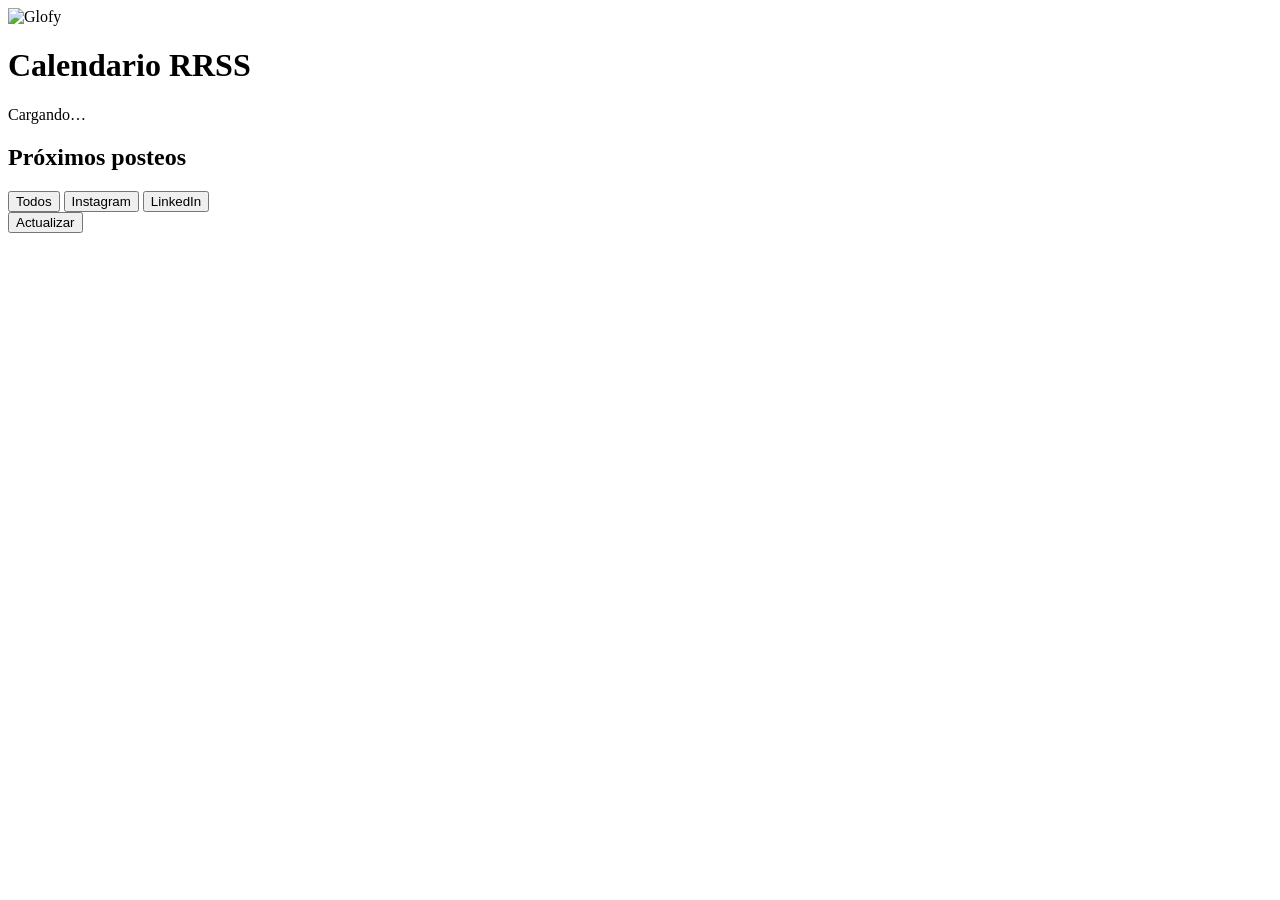
==== commit b999d990: "Add files via upload" ====
--- a/index.html
+++ b/index.html
@@ -1,231 +1,38 @@
-<!doctype html><html><head><meta charset=utf8><meta name=viewport content="width=device-width,initial-scale=1,viewport-fit=cover"><style>:root{color-scheme:light;box-sizing:border-box;padding-top:env(safe-area-inset-top,0px);padding-bottom:env(safe-area-inset-bottom,0px)}html{scroll-padding-top:env(safe-area-inset-top,0px)}body{margin:0;padding:0;font:14px -apple-system,BlinkMacSystemFont,sans-serif;background:#fff;color:#000}img{max-width:100%}[hidden]:not([hidden=until-found i]){display:none!important}</style></head><body>
-<title>Calendario RRSS Glofy</title>
-<meta name="claude:viewport-fit-sides" content="cover">
-<link rel="icon" type="image/png" href="[data-uri]">
+<!doctype html>
+<html lang="es">
+<head>
+<meta charset="utf-8">
+<meta name="viewport" content="width=device-width,initial-scale=1">
+<title>Calendario RRSS · Glofy</title>
+<meta name="robots" content="noindex">
+<link rel="icon" type="image/png" href="https://raw.githubusercontent.com/comms-glofy/glofy-assets/refs/heads/main/favicon.png">
 <link rel="preconnect" href="https://fonts.googleapis.com">
 <link rel="preconnect" href="https://fonts.gstatic.com" crossorigin>
 <link rel="stylesheet" href="https://fonts.googleapis.com/css2?family=Montserrat:wght@400;500;600;700;800&family=IBM+Plex+Mono:wght@500&display=swap">
-<style>
-/* Layout: dark brand bar on top, a pipeline strip, then week-by-week cards or a month grid; a side drawer opens each post with its preview, both copies and the review actions. */
-:root{
-  --bg:#ededed; --surface:#ffffff; --surface-2:#e1e1e1; --fg:#212121; --muted:#5d5e55; --line:#d3d4cb;
-  --brand:#212121; --brand-2:#383838; --lime:#ceff00; --on-lime:#212121; --accent-text:#4a5d00;
-  --st-borrador:#8a8b82; --st-revision:#d48a00; --st-cambios:#d8432f; --st-aprobado:#6f8f00; --st-publicado:#3f6fd8;
-  --shadow:0 1px 2px rgba(33,33,33,.06),0 8px 24px rgba(33,33,33,.06);
-  --font:"Montserrat",system-ui,-apple-system,"Segoe UI",sans-serif;
-  --mono:"IBM Plex Mono",ui-monospace,SFMono-Regular,Menlo,monospace;
-  --r:10px;
-}
-@media (prefers-color-scheme:dark){:root:not([data-theme="light"]){
-  --bg:#1b1b1b; --surface:#262626; --surface-2:#383838; --fg:#ededed; --muted:#a6a79d; --line:#3a3a3a;
-  --accent-text:#ceff00; --st-borrador:#9a9b92; --st-revision:#f2b544; --st-cambios:#ff7a66; --st-aprobado:#ceff00; --st-publicado:#86a9ff;
-  --shadow:0 1px 2px rgba(0,0,0,.3),0 8px 24px rgba(0,0,0,.25); color-scheme:dark}}
-:root[data-theme="dark"]{
-  --bg:#1b1b1b; --surface:#262626; --surface-2:#383838; --fg:#ededed; --muted:#a6a79d; --line:#3a3a3a;
-  --accent-text:#ceff00; --st-borrador:#9a9b92; --st-revision:#f2b544; --st-cambios:#ff7a66; --st-aprobado:#ceff00; --st-publicado:#86a9ff;
-  --shadow:0 1px 2px rgba(0,0,0,.3),0 8px 24px rgba(0,0,0,.25); color-scheme:dark}
-
-*{box-sizing:border-box}
-body{background:var(--bg);color:var(--fg);font-family:var(--font);font-size:14px;line-height:1.5;-webkit-font-smoothing:antialiased}
-body::before{content:"";position:fixed;inset:0 0 auto;height:env(safe-area-inset-top,0px);z-index:40;background:var(--brand)}
-button,input,select,textarea{font:inherit;color:inherit}
-button{cursor:pointer}
-:focus-visible{outline:2px solid var(--lime);outline-offset:2px}
-.mono{font-family:var(--mono);font-variant-numeric:tabular-nums}
-.gutter{padding-left:max(16px,env(safe-area-inset-left,0px));padding-right:max(16px,env(safe-area-inset-right,0px))}
-.inner{max-width:1240px;margin:0 auto}
-
-/* Brand bar */
-.topbar{position:sticky;top:env(safe-area-inset-top,0px);z-index:30;background:var(--brand);color:#ededed;border-bottom:1px solid #000}
-.topbar .inner{display:flex;align-items:center;gap:16px;padding-block:12px;flex-wrap:wrap}
-.topbar img{height:26px;width:auto;display:block}
-.topbar .sep{width:1px;height:22px;background:#4a4a4a}
-.topbar h1{margin:0;font-size:13px;font-weight:600;letter-spacing:.08em;text-transform:uppercase;color:#cfcfc6}
-.topbar .grow{flex:1}
-.role{font-size:12px;font-weight:600;padding:4px 10px;border-radius:999px;border:1px solid #4a4a4a;color:#cfcfc6;white-space:nowrap}
-.role b{color:var(--lime);font-weight:700}
-.btn{display:inline-flex;align-items:center;gap:6px;border:1px solid var(--line);background:var(--surface);color:var(--fg);border-radius:8px;padding:8px 14px;font-weight:600;font-size:13px;line-height:1.2;white-space:nowrap;text-decoration:none}
-.btn:hover{border-color:var(--muted)}
-.btn.lime{background:var(--lime);color:var(--on-lime);border-color:var(--lime)}
-.btn.lime:hover{filter:brightness(.95)}
-.btn.dark{background:var(--brand);color:#ededed;border-color:var(--brand)}
-.btn.ghost{background:transparent}
-.btn.danger{color:var(--st-cambios);border-color:color-mix(in srgb,var(--st-cambios) 45%,transparent);background:transparent}
-.btn.sm{padding:6px 10px;font-size:12px}
-.btn[disabled]{opacity:.5;cursor:not-allowed}
-.topbar .btn.lime{border-color:var(--lime)}
-
-/* Toolbar */
-main{padding-block:22px 64px}
-.toolbar{display:flex;align-items:center;gap:14px;flex-wrap:wrap;margin-bottom:18px}
-.monthnav{display:flex;align-items:center;gap:4px}
-.monthnav h2{margin:0;font-size:26px;font-weight:800;letter-spacing:-.02em;text-wrap:balance}
-.iconbtn{width:34px;height:34px;border-radius:8px;border:1px solid var(--line);background:var(--surface);display:grid;place-items:center;font-size:16px;font-weight:700}
-.iconbtn:hover{border-color:var(--muted)}
-.seg{display:inline-flex;border:1px solid var(--line);border-radius:9px;background:var(--surface);padding:3px;gap:2px}
-.seg button{border:0;background:transparent;padding:6px 12px;border-radius:6px;font-size:12px;font-weight:600;color:var(--muted)}
-.seg button[aria-pressed="true"]{background:var(--brand);color:#ededed}
-.toolbar .grow{flex:1}
-
-/* Pipeline strip */
-.pipeline{display:grid;grid-template-columns:repeat(5,minmax(0,1fr));gap:1px;background:var(--line);border:1px solid var(--line);border-radius:var(--r);overflow:hidden;margin-bottom:22px}
-.stage{background:var(--surface);border:0;text-align:left;padding:12px 14px;display:flex;flex-direction:column;gap:2px;position:relative}
-.stage:hover{background:color-mix(in srgb,var(--surface) 92%,var(--fg))}
-.stage .n{font-size:26px;font-weight:800;letter-spacing:-.02em;line-height:1.1;font-variant-numeric:tabular-nums}
-.stage .l{font-size:11px;font-weight:600;text-transform:uppercase;letter-spacing:.07em;color:var(--muted);display:flex;align-items:center;gap:6px}
-.stage .l i{width:8px;height:8px;border-radius:50%;background:var(--c)}
-.stage[aria-pressed="true"]{box-shadow:inset 0 -3px 0 var(--c)}
-.stage[aria-pressed="true"] .n{color:var(--c)}
-.scope-note{font-size:12px;color:var(--muted);margin:-12px 0 18px}
-.alert{display:flex;align-items:center;gap:12px;flex-wrap:wrap;background:var(--brand);color:#ededed;border-radius:var(--r);padding:12px 16px;margin-bottom:22px}
-.alert strong{color:var(--lime)}
-.alert .grow{flex:1;min-width:0}
-
-/* Week list */
-.week{margin-bottom:28px}
-.week-h{display:flex;align-items:baseline;gap:10px;margin:0 0 10px;padding-bottom:8px;border-bottom:1px solid var(--line)}
-.week-h h3{margin:0;font-size:12px;font-weight:700;text-transform:uppercase;letter-spacing:.08em}
-.week-h span{font-size:12px;color:var(--muted)}
-.cards{display:grid;grid-template-columns:repeat(auto-fill,minmax(250px,1fr));gap:14px}
-.card{background:var(--surface);border:1px solid var(--line);border-radius:var(--r);overflow:hidden;display:flex;flex-direction:column;text-align:left;padding:0;box-shadow:var(--shadow);transition:transform .15s ease,border-color .15s ease;min-width:0}
-.card:hover{transform:translateY(-2px);border-color:var(--muted)}
-.thumb{aspect-ratio:4/5;max-height:260px;width:100%;background:var(--surface-2);position:relative;overflow:hidden;display:grid;place-items:center}
-.thumb img,.thumb video{width:100%;height:100%;object-fit:cover;display:block}
-.thumb .ph{display:flex;flex-direction:column;align-items:center;gap:6px;color:var(--muted);font-size:12px;font-weight:600;text-align:center;padding:16px}
-.thumb .ph .fmt-big{font-size:22px;font-weight:800;letter-spacing:-.01em;color:var(--fg);opacity:.85}
-.thumb .badges{position:absolute;left:10px;top:10px;right:10px;display:flex;gap:6px;justify-content:space-between;align-items:flex-start}
-.thumb .count{position:absolute;right:10px;bottom:10px;background:rgba(33,33,33,.78);color:#fff;font-size:11px;font-weight:700;border-radius:999px;padding:2px 8px}
-.card-b{padding:12px 14px 14px;display:flex;flex-direction:column;gap:6px;min-width:0}
-.card-b .when{font-size:12px;font-weight:600;color:var(--muted);display:flex;gap:8px;align-items:center}
-.card-b h4{margin:0;font-size:15px;font-weight:700;line-height:1.3;text-wrap:balance}
-.card-b p{margin:0;font-size:12.5px;color:var(--muted);display:-webkit-box;-webkit-line-clamp:3;-webkit-box-orient:vertical;overflow:hidden}
-.chans{display:flex;gap:4px}
-.chan{font-size:10px;font-weight:700;letter-spacing:.04em;border:1px solid var(--line);border-radius:4px;padding:1px 5px;color:var(--muted)}
-
-.fmt{font-size:10.5px;font-weight:700;letter-spacing:.06em;text-transform:uppercase;background:var(--brand);color:var(--lime);border-radius:4px;padding:3px 7px}
-.pill{display:inline-flex;align-items:center;gap:5px;font-size:11px;font-weight:700;border-radius:999px;padding:3px 9px;color:var(--c);background:color-mix(in srgb,var(--c) 15%,var(--surface));border:1px solid color-mix(in srgb,var(--c) 35%,transparent);white-space:nowrap}
-.pill::before{content:"";width:6px;height:6px;border-radius:50%;background:var(--c)}
-.thumb .pill{background:var(--surface)}
-
-.week-h h3 i{display:inline-block;width:8px;height:8px;border-radius:50%;background:var(--c);margin-right:8px;vertical-align:1px}
-.date-tag{font-size:11px;font-weight:700;color:var(--accent-text);border:1px solid color-mix(in srgb,var(--accent-text) 40%,transparent);border-radius:4px;padding:1px 6px}
-
-/* Empty / loading */
-.state{border:1px dashed var(--line);border-radius:var(--r);padding:40px 20px;text-align:center;color:var(--muted);background:var(--surface)}
-.state h3{color:var(--fg);margin:0 0 6px;font-size:17px}
-.state p{margin:0 auto 14px;max-width:52ch}
-
-/* Drawer */
-.scrim{position:fixed;inset:0;background:rgba(15,15,15,.5);z-index:50;opacity:0;pointer-events:none;transition:opacity .2s}
-.scrim.on{opacity:1;pointer-events:auto}
-.drawer{position:fixed;top:0;right:0;bottom:0;width:min(980px,100%);background:var(--bg);z-index:60;transform:translateX(100%);transition:transform .25s ease;display:flex;flex-direction:column;box-shadow:-20px 0 60px rgba(0,0,0,.25);padding-top:env(safe-area-inset-top,0px);padding-bottom:env(safe-area-inset-bottom,0px);padding-right:env(safe-area-inset-right,0px)}
-.drawer.on{transform:none}
-.d-head{display:flex;align-items:center;gap:10px;padding:14px 20px;border-bottom:1px solid var(--line);background:var(--surface);flex-wrap:wrap}
-.d-head .grow{flex:1;min-width:0}
-.d-head h2{margin:0;font-size:18px;font-weight:800;letter-spacing:-.01em;line-height:1.25;text-wrap:balance}
-.d-head .meta{display:flex;gap:8px;align-items:center;flex-wrap:wrap;margin-top:4px;font-size:12px;color:var(--muted);font-weight:600}
-.d-body{flex:1;overflow:auto;padding:20px;display:grid;grid-template-columns:minmax(0,5fr) minmax(0,6fr);gap:22px;align-content:start}
-.d-col{display:flex;flex-direction:column;gap:16px;min-width:0}
-.panel{background:var(--surface);border:1px solid var(--line);border-radius:var(--r);padding:14px;min-width:0}
-.panel h3{margin:0 0 10px;font-size:11px;font-weight:700;text-transform:uppercase;letter-spacing:.08em;color:var(--muted);display:flex;align-items:center;gap:8px}
-.panel h3 .grow{flex:1}
-.viewer{background:#111;border-radius:var(--r);overflow:hidden;position:relative;aspect-ratio:4/5;max-height:62vh;display:grid;place-items:center;max-width:100%}
-.viewer img,.viewer video{width:100%;height:100%;object-fit:contain;display:block}
-.viewer .ph{color:#a6a79d;text-align:center;padding:24px;font-size:13px}
-.viewer .ph b{display:block;color:#ededed;font-size:20px;margin-bottom:6px}
-.viewer .nav{position:absolute;top:50%;transform:translateY(-50%);width:34px;height:34px;border-radius:50%;border:0;background:rgba(255,255,255,.88);color:#212121;font-weight:800;font-size:16px}
-.viewer .nav.p{left:10px}.viewer .nav.n{right:10px}
-.viewer .idx{position:absolute;bottom:10px;left:50%;transform:translateX(-50%);background:rgba(0,0,0,.6);color:#fff;font-size:11px;font-weight:700;border-radius:999px;padding:2px 10px}
-.strip{display:flex;gap:8px;overflow-x:auto;padding-top:10px}
-.strip .s{flex:0 0 56px;height:70px;border-radius:6px;overflow:hidden;border:2px solid transparent;padding:0;background:var(--surface-2);position:relative}
-.strip .s[aria-current="true"]{border-color:var(--lime)}
-.strip .s img,.strip .s video{width:100%;height:100%;object-fit:cover}
-.strip .s .x{position:absolute;top:2px;right:2px;width:18px;height:18px;border-radius:50%;border:0;background:rgba(0,0,0,.7);color:#fff;font-size:11px;line-height:18px;padding:0}
-.media-actions{display:flex;gap:8px;flex-wrap:wrap;margin-top:12px}
-.hint{font-size:12px;color:var(--muted);margin:8px 0 0}
-
-.tabs{display:flex;gap:4px;border-bottom:1px solid var(--line);margin:-4px -14px 12px;padding:0 14px}
-.tabs button{border:0;background:transparent;padding:8px 10px 10px;font-size:13px;font-weight:700;color:var(--muted);border-bottom:2px solid transparent;margin-bottom:-1px}
-.tabs button[aria-selected="true"]{color:var(--fg);border-bottom-color:var(--lime)}
-.tabs .lang{font-size:10px;font-weight:700;color:var(--muted);margin-left:4px}
-.copy{white-space:pre-wrap;word-wrap:break-word;font-size:14px;line-height:1.6;max-width:68ch;margin:0}
-.copy .lnk{color:var(--accent-text);font-weight:600}
-.copy-foot{display:flex;align-items:center;gap:10px;margin-top:12px;flex-wrap:wrap}
-.copy-foot .cnt{font-size:12px;color:var(--muted)}
-.copy-foot .cnt.over{color:var(--st-cambios);font-weight:700}
-.copy-foot .grow{flex:1}
-.empty-copy{color:var(--muted);font-style:italic}
-
-.checks{display:flex;flex-direction:column;gap:6px;font-size:12.5px}
-.checks div{display:flex;gap:8px;align-items:flex-start}
-.checks i{flex:0 0 8px;height:8px;border-radius:50%;margin-top:6px;background:var(--st-aprobado)}
-.checks .warn i{background:var(--st-revision)}
-
-.review{display:flex;flex-direction:column;gap:10px}
-.review textarea{width:100%;min-height:76px;border:1px solid var(--line);border-radius:8px;padding:10px;background:var(--bg);resize:vertical}
-.review .row{display:flex;gap:8px;flex-wrap:wrap}
-.thread{list-style:none;margin:0;padding:0;display:flex;flex-direction:column;gap:10px}
-.thread li{border-left:3px solid var(--c,var(--line));padding:2px 0 2px 10px}
-.thread .who{font-size:12px;font-weight:700;display:flex;gap:8px;align-items:center;flex-wrap:wrap}
-.thread .who img{width:18px;height:18px;border-radius:50%}
-.thread .who time{font-weight:500;color:var(--muted)}
-.thread .tx{font-size:13px;white-space:pre-wrap;margin-top:2px}
-
-/* Edit form */
-.form{display:grid;grid-template-columns:repeat(2,minmax(0,1fr));gap:12px 14px}
-.field{display:flex;flex-direction:column;gap:5px;min-width:0}
-.field.full{grid-column:1/-1}
-.field label,.field .lbl{font-size:11px;font-weight:700;text-transform:uppercase;letter-spacing:.07em;color:var(--muted)}
-.field input,.field select,.field textarea{border:1px solid var(--line);border-radius:8px;padding:9px 10px;background:var(--surface);width:100%;min-width:0}
-.field textarea{min-height:150px;resize:vertical;line-height:1.5}
-.field .sub{font-size:11.5px;color:var(--muted)}
-.checkrow{display:flex;gap:14px;flex-wrap:wrap;padding-top:6px}
-.checkrow label{display:flex;gap:6px;align-items:center;font-size:13px;font-weight:600;text-transform:none;letter-spacing:0;color:var(--fg)}
-.d-foot{display:flex;gap:8px;align-items:center;padding:12px 20px;border-top:1px solid var(--line);background:var(--surface);flex-wrap:wrap}
-.d-foot .grow{flex:1}
-.confirm{display:flex;gap:8px;align-items:center;flex-wrap:wrap;font-size:13px;font-weight:600;color:var(--st-cambios)}
-
-.toast{position:fixed;left:50%;bottom:calc(20px + env(safe-area-inset-bottom,0px));transform:translateX(-50%) translateY(20px);background:var(--brand);color:#ededed;border:1px solid #444;padding:10px 16px;border-radius:8px;font-weight:600;font-size:13px;z-index:80;opacity:0;transition:all .2s;pointer-events:none;max-width:calc(100% - 32px)}
-.toast.on{opacity:1;transform:translateX(-50%)}
-.toast b{color:var(--lime)}
-
-@media (max-width:860px){
-  .d-body{grid-template-columns:minmax(0,1fr)}
-  .viewer{max-height:none}
-}
-@media (max-width:640px){
-  .pipeline{grid-template-columns:repeat(3,minmax(0,1fr))}
-  .pipeline .stage:nth-child(n+4){grid-column:span 1}
-  .monthnav h2{font-size:21px}
-  .topbar .sep,.topbar h1{display:none}
-  .form{grid-template-columns:minmax(0,1fr)}
-  .d-head,.d-body,.d-foot{padding-left:16px;padding-right:16px}
-  .cards{grid-template-columns:minmax(0,1fr)}
-}
-@media (prefers-reduced-motion:reduce){*{transition:none!important}}
-</style>
-
+<link rel="stylesheet" href="assets/style.css">
+</head>
+<body data-mode="view">
 <header class="topbar gutter">
   <div class="inner">
-    <img src="[data-uri]" alt="Glofy">
+    <img class="logo" src="https://raw.githubusercontent.com/comms-glofy/glofy-assets/refs/heads/main/logo-rebrand-glofy.png" alt="Glofy">
     <span class="sep"></span>
     <h1>Calendario RRSS</h1>
     <span class="grow"></span>
-    <span class="role" id="role">Conectando…</span>
-    <button class="btn lime" id="newBtn" hidden>+ Nuevo posteo</button>
+    <span class="role" id="role">Cargando…</span>
   </div>
 </header>
-
 <main class="gutter">
   <div class="inner">
     <div class="toolbar">
-      <div class="monthnav"><h2>Próximos posteos</h2></div>
+      <h2>Próximos posteos</h2>
+      <span class="updated" id="updated"></span>
       <span class="grow"></span>
       <div class="seg" role="group" aria-label="Canal">
         <button data-ch="all" aria-pressed="true">Todos</button>
         <button data-ch="ig" aria-pressed="false">Instagram</button>
         <button data-ch="li" aria-pressed="false">LinkedIn</button>
       </div>
+      <button class="btn sm" id="refreshBtn">Actualizar</button>
     </div>
     <div id="alert"></div>
     <div class="pipeline" id="pipeline"></div>
@@ -233,322 +40,9 @@
     <div id="content"></div>
   </div>
 </main>
-
 <div class="scrim" id="scrim"></div>
 <aside class="drawer" id="drawer" aria-hidden="true" role="dialog" aria-label="Detalle del posteo"></aside>
-<input type="file" id="fileIn" accept="image/png,image/jpeg,image/webp,image/gif,video/mp4,video/webm" multiple hidden>
 <div class="toast" id="toast" role="status" aria-live="polite"></div>
-
-<script>
-const STATUSES=[
-  {k:"borrador",l:"Borrador",c:"--st-borrador"},
-  {k:"revision",l:"En revisión",c:"--st-revision"},
-  {k:"cambios",l:"Cambios pedidos",c:"--st-cambios"},
-  {k:"aprobado",l:"Aprobado",c:"--st-aprobado"},
-  {k:"publicado",l:"Publicado",c:"--st-publicado"}];
-const ST=Object.fromEntries(STATUSES.map(s=>[s.k,s]));
-const FORMATS=["Slider","Reel","Animación","Carrusel","Estático","Historia","Video"];
-const LIMITS={ig:2200,li:3000};
-const $=s=>document.querySelector(s);
-const esc=s=>String(s??"").replace(/[&<>"']/g,c=>({"&":"&amp;","<":"&lt;",">":"&gt;",'"':"&quot;","'":"&#39;"}[c]));
-const pad=n=>String(n).padStart(2,"0");
-const ymd=d=>d.getFullYear()+"-"+pad(d.getMonth()+1)+"-"+pad(d.getDate());
-const parse=s=>{if(!s)return null;const[a,b,c]=s.split("-").map(Number);return new Date(a,b-1,c)};
-const today=new Date();today.setHours(0,0,0,0);
-const fmtDay=new Intl.DateTimeFormat("es-AR",{weekday:"short",day:"numeric",month:"short"});
-const fmtMonth=new Intl.DateTimeFormat("es-AR",{month:"long",year:"numeric"});
-const fmtShort=new Intl.DateTimeFormat("es-AR",{day:"numeric",month:"short"});
-const fmtStamp=new Intl.DateTimeFormat("es-AR",{day:"numeric",month:"short",hour:"2-digit",minute:"2-digit"});
-const mondayOf=d=>{const x=new Date(d);const w=(x.getDay()+6)%7;x.setDate(x.getDate()-w);return x};
-const newId=()=>"p"+Date.now().toString(36)+Math.random().toString(36).slice(2,6);
-
-const S={posts:[],loaded:false,err:null,slow:false,role:"read",uid:null,db:null,assets:null,user:null,
-  status:"all",ch:"all",
-  openId:null,editing:false,isNew:false,draft:null,tab:"ig",mi:0,confirmDel:false,busy:false,uploading:false};
-const ORDER=["revision","cambios","aprobado","borrador","publicado"];
-const GROUP_SUB={revision:"Esperan la revisión de gerencia",cambios:"Comms está ajustando",aprobado:"Listos para publicar",borrador:"En preparación",publicado:"Ya salieron"};
-
-function toast(html){const t=$("#toast");t.innerHTML=html;t.classList.add("on");clearTimeout(t._h);t._h=setTimeout(()=>t.classList.remove("on"),2600)}
-const canWrite=()=>S.role==="comms"||S.role==="review";
-const isComms=()=>S.role==="comms";
-/* Dated posts (the exception) first by date, then the rest, newest change first */
-const postsSorted=()=>[...S.posts].sort((a,b)=>(a.date&&b.date)?a.date.localeCompare(b.date):a.date?-1:b.date?1:(b.updatedAt||"").localeCompare(a.updatedAt||""));
-const chOk=p=>S.ch==="all"||(p.channels||[]).includes(S.ch);
-const scoped=()=>postsSorted().filter(chOk);
-const blob=id=>"/_blob/"+id;
-
-function linkify(text){
-  return esc(text).replace(/((?:https?:\/\/)?(?:[\w-]+\.)*glofy\.co(?:\/[\w\-\/?=&#.]*)?)/gi,'<span class="lnk">$1</span>');
-}
-function matrixChecks(p){
-  const all=(p.copyEs||"")+"\n"+(p.copyEn||"");const out=[];
-  const emoji=/\p{Extended_Pictographic}/u.test(all);
-  out.push({ok:!emoji,t:emoji?"Tiene emojis. La Matriz 2026 no los usa.":"Sin emojis."});
-  const q=/¿\s*sab[ií]as\s+que|did you know/i.test(all);
-  out.push({ok:!q,t:q?"Abre con formato “¿Sabías que…?”. Pasalo a una afirmación.":"Sin aperturas del tipo “¿Sabías que…?”."});
-  const cta=/glofy\.co/i.test(all);
-  out.push({ok:cta,t:cta?"El CTA dirige a glofy.co.":"No hay CTA a glofy.co (jobs, checker o web)."});
-  const both=(p.channels||[]).includes("ig")&&!p.copyEs||(p.channels||[]).includes("li")&&!p.copyEn;
-  if(both)out.push({ok:false,t:"Falta el copy de uno de los canales marcados."});
-  return out;
-}
-
-/* ---------- Render: board ---------- */
-function render(){
-  document.querySelectorAll("[data-ch]").forEach(b=>b.setAttribute("aria-pressed",b.dataset.ch===S.ch));
-  const list=scoped();
-  const counts=Object.fromEntries(STATUSES.map(s=>[s.k,list.filter(p=>p.status===s.k).length]));
-  $("#pipeline").innerHTML=STATUSES.map(s=>`<button class="stage" style="--c:var(${s.c})" data-st="${s.k}" aria-pressed="${S.status===s.k}"><span class="l"><i></i>${s.l}</span><span class="n">${S.loaded?counts[s.k]:"–"}</span></button>`).join("");
-  $("#scopeNote").textContent=S.loaded?`${list.length} ${list.length===1?"posteo":"posteos"}${S.ch!=="all"?` en ${S.ch==="ig"?"Instagram":"LinkedIn"}`:""}${S.status!=="all"?` · filtrando por “${ST[S.status].l}”, tocá de nuevo para quitar el filtro`:""}.`:"";
-  const pend=counts.revision;
-  $("#alert").innerHTML=S.loaded&&pend&&S.role==="review"&&S.status!=="revision"
-    ?`<div class="alert"><span class="grow"><strong>${pend} ${pend===1?"posteo espera":"posteos esperan"} tu revisión.</strong></span><button class="btn lime sm" data-st="revision">Ver pendientes</button></div>`:"";
-  const c=$("#content");
-  if(S.err){c.innerHTML=`<div class="state"><h3>${esc(S.err.t)}</h3><p>${esc(S.err.d)}</p></div>`;return}
-  if(!S.loaded){c.innerHTML=`<div class="state"><h3>Cargando el calendario…</h3><p>${S.slow?"Está tardando más de lo normal en conectar. Revisá tu conexión; la página sigue intentando.":"Trayendo los posteos programados."}</p></div>`;return}
-  const shown=list.filter(p=>S.status==="all"||p.status===S.status);
-  if(!S.posts.length){c.innerHTML=`<div class="state"><h3>Todavía no hay posteos cargados</h3><p>Cada posteo lleva fecha, formato, los copys de Instagram (ES) y LinkedIn (EN), el link a Drive y una vista previa.</p>${isComms()?'<button class="btn lime" data-act="new">+ Cargar el primero</button>':""}</div>`;return}
-  if(!shown.length){c.innerHTML=`<div class="state"><h3>Nada para mostrar con estos filtros</h3><p>Probá otro canal o quitá el filtro de estado.</p></div>`;return}
-  c.innerHTML=ORDER.map(k=>{
-    const ps=shown.filter(p=>(ST[p.status]?p.status:"borrador")===k);if(!ps.length)return"";
-    const s=ST[k];
-    return `<section class="week"><div class="week-h"><h3 style="--c:var(${s.c})"><i></i>${s.l}</h3><span>${ps.length} ${ps.length===1?"posteo":"posteos"} · ${GROUP_SUB[k]}</span></div><div class="cards">${ps.map(cardHTML).join("")}</div></section>`;
-  }).join("");
-}
-function mediaTag(m,cls=""){
-  if(!m)return"";
-  return m.type==="video"?`<video class="${cls}" src="${blob(m.id)}#t=0.5" muted playsinline preload="metadata"></video>`:`<img class="${cls}" src="${blob(m.id)}" alt="" loading="lazy">`;
-}
-function cardHTML(p){
-  const st=ST[p.status]||ST.borrador;const m=(p.media||[])[0];
-  const d=parse(p.date);
-  const excerpt=(S.ch==="li"?p.copyEn:p.copyEs)||p.copyEn||p.copyEs||"";
-  return `<button class="card" data-open="${esc(p.id)}">
-    <div class="thumb">${m?mediaTag(m):`<div class="ph"><span class="fmt-big">${esc(p.format||"Posteo")}</span>${p.driveUrl?"Pieza en Drive, sin vista previa":"Sin pieza cargada"}</div>`}
-      <div class="badges"><span class="fmt">${esc(p.format||"—")}</span><span class="pill" style="--c:var(${st.c})">${st.l}</span></div>
-      ${(p.media||[]).length>1?`<span class="count">1 / ${p.media.length}</span>`:""}
-    </div>
-    <div class="card-b">
-      <div class="when">${d?`<span class="date-tag">Sale el ${fmtDay.format(d)}</span>`:""}<span class="chans">${(p.channels||[]).map(c=>`<span class="chan">${c==="ig"?"IG":"IN"}</span>`).join("")}</span></div>
-      <h4>${esc(p.title||"Sin título")}</h4>
-      <p>${esc(excerpt)}</p>
-    </div></button>`;
-}
-
-/* ---------- Drawer ---------- */
-function openPost(id){S.openId=id;S.editing=false;S.isNew=false;S.mi=0;S.confirmDel=false;S.tab=S.ch==="li"?"li":"ig";try{history.replaceState(null,"","#"+id)}catch(e){location.hash=id}renderDrawer();showDrawer(true)}
-function openNew(){
-  const id=newId();
-  S.openId=id;S.isNew=true;S.editing=true;S.confirmDel=false;S.mi=0;
-  S.draft={id,title:"",date:"",time:"",format:"Reel",channels:["ig","li"],copyEs:"",copyEn:"",driveUrl:"",status:"borrador",media:[],feedback:[]};
-  renderDrawer();showDrawer(true);setTimeout(()=>$("#f-title")?.focus(),250);
-}
-function closeDrawer(){S.openId=null;S.editing=false;S.draft=null;S.isNew=false;showDrawer(false);try{history.replaceState(null,"",location.pathname+location.search)}catch(e){}}
-function showDrawer(on){$("#drawer").classList.toggle("on",on);$("#scrim").classList.toggle("on",on);$("#drawer").setAttribute("aria-hidden",!on);document.body.style.overflow=on?"hidden":""}
-const current=()=>S.isNew?S.draft:S.posts.find(p=>p.id===S.openId);
-
-function renderDrawer(){
-  const dr=$("#drawer");const p=S.editing?S.draft:current();
-  if(!p){dr.innerHTML=S.openId&&S.loaded?`<div class="d-head"><div class="grow"><h2>Este posteo ya no existe</h2></div><button class="iconbtn" data-act="close" aria-label="Cerrar">✕</button></div>`:"";return}
-  const st=ST[p.status]||ST.borrador;const d=parse(p.date);
-  const head=`<div class="d-head"><div class="grow">
-      <h2>${S.editing?(S.isNew?"Nuevo posteo":"Editando posteo"):esc(p.title||"Sin título")}</h2>
-      <div class="meta"><span class="fmt">${esc(p.format||"—")}</span><span class="pill" style="--c:var(${st.c})">${st.l}</span>${d?`<span class="date-tag">Sale el ${fmtDay.format(d)}</span>`:""}</div>
-    </div>
-    ${!S.editing&&isComms()?`<button class="btn sm" data-act="edit">Editar</button>`:""}
-    <button class="iconbtn" data-act="close" aria-label="Cerrar">✕</button></div>`;
-  dr.innerHTML=head+`<div class="d-body"><div class="d-col">${mediaPanel(p)}</div><div class="d-col">${S.editing?formHTML(p):copyPanel(p)+reviewPanel(p)}</div></div>`+(S.editing?footHTML():"");
-  resolveNames();
-}
-function mediaPanel(p){
-  const ms=p.media||[];const i=Math.min(S.mi,Math.max(0,ms.length-1));const m=ms[i];
-  const viewer=m?(m.type==="video"?`<video src="${blob(m.id)}" controls playsinline preload="metadata"></video>`:`<img src="${blob(m.id)}" alt="Vista previa ${i+1}">`)
-    :`<div class="ph"><b>${esc(p.format||"Posteo")}</b>${p.driveUrl?"La pieza está en Drive. Abrila con el botón de abajo.":"Todavía no hay pieza cargada."}</div>`;
-  const nav=ms.length>1?`<button class="nav p" data-act="mprev" aria-label="Anterior">‹</button><button class="nav n" data-act="mnext" aria-label="Siguiente">›</button><span class="idx">${i+1} / ${ms.length}</span>`:"";
-  const strip=ms.length>1||(S.editing&&ms.length)?`<div class="strip">${ms.map((x,j)=>`<button class="s" data-mi="${j}" aria-current="${j===i}">${x.type==="video"?`<video src="${blob(x.id)}#t=0.5" muted preload="metadata"></video>`:`<img src="${blob(x.id)}" alt="">`}${S.editing?`<span class="x" data-rm="${j}" role="button" aria-label="Quitar">✕</span>`:""}</button>`).join("")}</div>`:"";
-  const canUp=isComms()&&S.assets;
-  const actions=`<div class="media-actions">
-    ${p.driveUrl?`<a class="btn dark" href="${esc(p.driveUrl)}" target="_blank" rel="noopener">Abrir en Drive ↗</a>`:`<span class="btn" aria-disabled="true" style="opacity:.55;cursor:default">Sin link a Drive</span>`}
-    ${canUp?`<button class="btn" data-act="upload" ${S.uploading?"disabled":""}>${S.uploading?"Subiendo…":(ms.length?"+ Agregar vista previa":"Subir vista previa")}</button>`:""}
-  </div>
-  ${canUp&&S.editing?`<p class="hint">Imágenes o video (MP4/WebM) de hasta 20 MB. Para sliders, subí cada placa en orden. La versión final sigue viviendo en Drive.</p>`:""}`;
-  return `<div class="panel" style="padding:12px"><div class="viewer">${viewer}${nav}</div>${strip}${actions}</div>`;
-}
-function copyPanel(p){
-  const ch=p.channels||[];
-  const tabs=[["ig","Instagram","ES"],["li","LinkedIn","EN"]];
-  const t=S.tab;const text=t==="ig"?p.copyEs:p.copyEn;const n=(text||"").length;
-  const off=!ch.includes(t);
-  const checks=matrixChecks(p);
-  return `<div class="panel"><div class="tabs" role="tablist">${tabs.map(([k,l,lang])=>`<button role="tab" aria-selected="${t===k}" data-tab="${k}">${l}<span class="lang">${lang}</span></button>`).join("")}</div>
-    ${off?`<p class="hint" style="margin:0 0 10px">Este posteo no está marcado para ${t==="ig"?"Instagram":"LinkedIn"}.</p>`:""}
-    ${text?`<p class="copy">${linkify(text)}</p>`:`<p class="copy empty-copy">Sin copy para ${t==="ig"?"Instagram":"LinkedIn"}.</p>`}
-    <div class="copy-foot"><span class="cnt mono ${n>LIMITS[t]?"over":""}">${n.toLocaleString("es-AR")} / ${LIMITS[t].toLocaleString("es-AR")} caracteres</span><span class="grow"></span>${text?`<button class="btn sm" data-act="copy">Copiar copy</button>`:""}</div></div>
-    <div class="panel"><h3>Matriz de comunicación 2026</h3><div class="checks">${checks.map(c=>`<div class="${c.ok?"":"warn"}"><i></i><span>${esc(c.t)}</span></div>`).join("")}</div></div>`;
-}
-function reviewPanel(p){
-  const fb=[...(p.feedback||[])].reverse();
-  const kinds={aprobado:{l:"Aprobó",c:"--st-aprobado"},cambios:{l:"Pidió cambios",c:"--st-cambios"},nota:{l:"Comentó",c:"--st-borrador"},estado:{l:"Cambió el estado",c:"--st-publicado"}};
-  const thread=fb.length?`<ul class="thread">${fb.map(f=>{const k=kinds[f.kind]||kinds.nota;return `<li style="--c:var(${k.c})"><div class="who"><img data-av="${esc(f.by||"")}" alt=""><span data-uid="${esc(f.by||"")}">Alguien</span><span style="font-weight:500;color:var(--muted)">${k.l}</span><time>${f.at?fmtStamp.format(new Date(f.at)):""}</time></div>${f.text?`<div class="tx">${esc(f.text)}</div>`:""}</li>`}).join("")}</ul>`:`<p class="hint" style="margin:0">Sin comentarios todavía.</p>`;
-  let actions="";
-  if(canWrite()){
-    actions=`<div class="review"><label class="field" style="gap:5px"><span class="lbl" style="font-size:11px;font-weight:700;text-transform:uppercase;letter-spacing:.07em;color:var(--muted)">Comentario</span><textarea id="fbText" placeholder="Qué ajustar, o una nota para el equipo"></textarea></label>
-      <div class="row">
-        <button class="btn lime" data-act="approve" ${S.busy?"disabled":""}>Aprobar</button>
-        <button class="btn danger" data-act="changes" ${S.busy?"disabled":""}>Pedir cambios</button>
-        <button class="btn ghost" data-act="note" ${S.busy?"disabled":""}>Solo comentar</button>
-      </div>
-      ${isComms()?`<div class="row" style="align-items:center"><span class="hint" style="margin:0">Mover a:</span>${STATUSES.filter(s=>s.k!==p.status).map(s=>`<button class="btn sm" data-setst="${s.k}" ${S.busy?"disabled":""}>${s.l}</button>`).join("")}</div>`:""}
-    </div>`;
-  }else{
-    actions=`<p class="hint" style="margin:0">Tenés acceso de lectura. Para aprobar o comentar, pedí acceso como Contributor.</p>`;
-  }
-  return `<div class="panel"><h3>Revisión</h3>${actions}</div><div class="panel"><h3>Historial</h3>${thread}</div>`;
-}
-function formHTML(p){
-  return `<div class="panel"><div class="form">
-    <div class="field full"><label for="f-title">Nombre interno</label><input id="f-title" value="${esc(p.title)}" placeholder="Ej.: Reel costo por token"></div>
-    <div class="field"><label for="f-format">Formato</label><select id="f-format">${FORMATS.map(f=>`<option${f===p.format?" selected":""}>${f}</option>`).join("")}</select></div>
-    <div class="field"><label for="f-status">Estado</label><select id="f-status">${STATUSES.map(s=>`<option value="${s.k}"${s.k===p.status?" selected":""}>${s.l}</option>`).join("")}</select></div>
-    <div class="field full"><span class="lbl">Canales</span><div class="checkrow"><label><input type="checkbox" id="f-ig" ${(p.channels||[]).includes("ig")?"checked":""}> Instagram</label><label><input type="checkbox" id="f-li" ${(p.channels||[]).includes("li")?"checked":""}> LinkedIn</label></div></div>
-    <div class="field full"><label for="f-date">Fecha de salida (opcional)</label><input id="f-date" type="date" value="${esc(p.date)}" style="max-width:220px"><span class="sub">Completala solo si el posteo tiene que salir un día puntual.</span></div>
-    <div class="field full"><label for="f-drive">Link a Drive</label><input id="f-drive" type="url" value="${esc(p.driveUrl)}" placeholder="https://drive.google.com/…"><span class="sub">Carpeta o archivo final de la pieza.</span></div>
-    <div class="field full"><label for="f-es">Copy Instagram · ES</label><textarea id="f-es">${esc(p.copyEs)}</textarea><span class="sub mono" id="c-es"></span></div>
-    <div class="field full"><label for="f-en">Copy LinkedIn · EN</label><textarea id="f-en">${esc(p.copyEn)}</textarea><span class="sub mono" id="c-en"></span></div>
-  </div></div>`;
-}
-function footHTML(){
-  return `<div class="d-foot">${!S.isNew?(S.confirmDel?`<span class="confirm">¿Eliminar este posteo? <button class="btn danger sm" data-act="delyes">Eliminar</button><button class="btn sm" data-act="delno">No</button></span>`:`<button class="btn danger sm" data-act="del">Eliminar</button>`):""}
-    <span class="grow"></span><button class="btn ghost" data-act="cancel">Cancelar</button><button class="btn lime" data-act="save" ${S.busy?"disabled":""}>${S.isNew?"Crear posteo":"Guardar cambios"}</button></div>`;
-}
-function readForm(){
-  const d=S.draft;if(!d||!$("#f-title"))return d;
-  d.title=$("#f-title").value.trim();d.date=$("#f-date").value;d.format=$("#f-format").value;d.status=$("#f-status").value;
-  d.channels=[$("#f-ig").checked&&"ig",$("#f-li").checked&&"li"].filter(Boolean);d.driveUrl=$("#f-drive").value.trim();d.copyEs=$("#f-es").value;d.copyEn=$("#f-en").value;
-  return d;
-}
-function updCounters(){[["es","ig"],["en","li"]].forEach(([f,k])=>{const el=$("#c-"+f),ta=$("#f-"+f);if(el&&ta){const n=ta.value.length;el.textContent=`${n.toLocaleString("es-AR")} / ${LIMITS[k].toLocaleString("es-AR")} caracteres`;el.style.color=n>LIMITS[k]?"var(--st-cambios)":""}})}
-
-async function resolveNames(){
-  if(!S.user)return;const els=[...document.querySelectorAll("[data-uid]")];const ids=[...new Set(els.map(e=>e.dataset.uid).filter(Boolean))];if(!ids.length)return;
-  const ps=await S.user.profiles(ids);
-  els.forEach(e=>{const p=ps[e.dataset.uid];if(p)e.textContent=p.isMe?"Vos":(p.name||"Alguien")});
-  document.querySelectorAll("img[data-av]").forEach(e=>{const p=ps[e.dataset.av];if(p)e.src=p.avatarUrl});
-}
-
-/* ---------- Writes ---------- */
-const ref=id=>S.db.collection("posts").doc(id);
-async function save(){
-  const d=readForm();if(!d)return;
-  if(!d.title){toast("Poné un <b>nombre interno</b> para identificar el posteo.");$("#f-title")?.focus();return}
-  S.busy=true;renderDrawerFoot();
-  const body={title:d.title,date:d.date||"",time:d.time||"",format:d.format,channels:d.channels,copyEs:d.copyEs,copyEn:d.copyEn,driveUrl:d.driveUrl,status:d.status,media:d.media||[],feedback:d.feedback||[],updatedAt:new Date().toISOString(),updatedBy:S.uid};
-  if(S.isNew){body.createdAt=body.updatedAt;body.createdBy=S.uid}
-  try{
-    if(S.isNew)await ref(d.id).set(body);else await ref(d.id).update(body);
-    toast(S.isNew?"Posteo <b>creado</b>":"Cambios <b>guardados</b>");
-    S.isNew=false;S.editing=false;S.draft=null;
-  }catch(e){toast(writeErr(e))}
-  S.busy=false;render();renderDrawer();
-}
-function renderDrawerFoot(){const f=document.querySelector(".d-foot");if(f)f.outerHTML=footHTML()}
-function writeErr(e){
-  if(e&&e.code==="invalid_argument")return"No tenés permiso para guardar cambios acá.";
-  if(e&&e.code==="quota_exceeded")return"Se llenó el espacio del calendario. Eliminá posteos viejos.";
-  return"No se pudo guardar. Probá de nuevo en unos segundos.";
-}
-async function addFeedback(kind,newStatus){
-  const p=current();if(!p)return;const text=($("#fbText")?.value||"").trim();
-  if(kind==="cambios"&&!text){toast("Contá <b>qué cambiar</b> en el comentario.");$("#fbText")?.focus();return}
-  if(kind==="nota"&&!text){$("#fbText")?.focus();return}
-  S.busy=true;renderDrawer();
-  const entry={kind,by:S.uid,at:new Date().toISOString(),text};
-  if(kind==="estado")entry.text=`→ ${ST[newStatus].l}`;
-  const upd={feedback:[...(p.feedback||[]),entry],updatedAt:entry.at,updatedBy:S.uid};
-  if(newStatus)upd.status=newStatus;
-  try{await ref(p.id).update(upd);toast(kind==="aprobado"?"Posteo <b>aprobado</b>":kind==="cambios"?"Pedido de cambios <b>enviado</b>":kind==="estado"?`Movido a <b>${ST[newStatus].l}</b>`:"Comentario <b>agregado</b>")}catch(e){toast(writeErr(e))}
-  S.busy=false;renderDrawer();
-}
-async function delPost(){
-  const p=current();if(!p)return;S.busy=true;
-  try{
-    await ref(p.id).delete();
-    if(S.assets)for(const m of p.media||[]){try{await S.assets.delete(m.id)}catch(e){}}
-    toast("Posteo <b>eliminado</b>");closeDrawer();
-  }catch(e){toast(writeErr(e))}
-  S.busy=false;
-}
-async function uploadFiles(files){
-  if(!S.assets||!files.length)return;
-  if(!S.editing){const p=current();if(!p)return;S.draft=JSON.parse(JSON.stringify(p));S.editing=true}
-  else readForm();
-  S.uploading=true;renderDrawer();
-  for(const f of files){
-    try{const r=await S.assets.upload(f);S.draft.media=[...(S.draft.media||[]),{id:r.id,type:r.contentType.startsWith("video")?"video":"image"}];S.mi=S.draft.media.length-1}
-    catch(e){toast(e?.code==="too_large"?`“${esc(f.name)}” pesa más de 20 MB. Comprimilo o dejá solo el link a Drive.`:e?.code==="unsupported_type"?`“${esc(f.name)}” no es un formato admitido (PNG, JPG, WebP, GIF, MP4, WebM).`:`No se pudo subir “${esc(f.name)}”.`)}
-  }
-  S.uploading=false;renderDrawer();
-  toast("Vista previa cargada. <b>Guardá</b> para confirmar.");
-}
-
-/* ---------- Events ---------- */
-document.addEventListener("click",e=>{
-  const t=e.target.closest("button,[data-rm],[data-open]");if(!t)return;
-  if(t.dataset.rm!==undefined&&S.editing){e.stopPropagation();readForm();const j=+t.dataset.rm;const [m]=S.draft.media.splice(j,1);S.draft._removed=[...(S.draft._removed||[]),m];S.mi=0;renderDrawer();return}
-  if(t.dataset.open){openPost(t.dataset.open);return}
-  if(t.dataset.st){S.status=S.status===t.dataset.st?"all":t.dataset.st;render();return}
-  if(t.dataset.ch){S.ch=t.dataset.ch;render();return}
-  if(t.dataset.tab){S.tab=t.dataset.tab;renderDrawer();return}
-  if(t.dataset.mi!==undefined){if(S.editing)readForm();S.mi=+t.dataset.mi;renderDrawer();return}
-  if(t.dataset.setst){addFeedback("estado",t.dataset.setst);return}
-  const a=t.dataset.act;if(!a)return;
-  const p=S.editing?S.draft:current();
-  switch(a){
-    case"new":openNew();break;
-    case"close":closeDrawer();break;
-    case"edit":S.draft=JSON.parse(JSON.stringify(current()));S.editing=true;renderDrawer();updCounters();break;
-    case"cancel":if(S.isNew){if(S.assets)(S.draft.media||[]).forEach(m=>S.assets.delete(m.id).catch(()=>{}));closeDrawer()}else{S.editing=false;S.draft=null;S.confirmDel=false;renderDrawer()}break;
-    case"save":{const rm=S.draft?._removed||[];if(S.draft)delete S.draft._removed;save().then(()=>{if(S.assets&&!S.editing)rm.forEach(m=>S.assets.delete(m.id).catch(()=>{}))});break}
-    case"del":S.confirmDel=true;renderDrawerFoot();break;
-    case"delno":S.confirmDel=false;renderDrawerFoot();break;
-    case"delyes":delPost();break;
-    case"upload":$("#fileIn").click();break;
-    case"mprev":if(S.editing)readForm();S.mi=(S.mi-1+p.media.length)%p.media.length;renderDrawer();break;
-    case"mnext":if(S.editing)readForm();S.mi=(S.mi+1)%p.media.length;renderDrawer();break;
-    case"approve":addFeedback("aprobado","aprobado");break;
-    case"changes":addFeedback("cambios","cambios");break;
-    case"note":addFeedback("nota");break;
-    case"copy":{const txt=S.tab==="ig"?p.copyEs:p.copyEn;navigator.clipboard.writeText(txt).then(()=>toast("Copy <b>copiado</b>")).catch(()=>{const el=document.querySelector(".copy");const r=document.createRange();r.selectNodeContents(el);const s=getSelection();s.removeAllRanges();s.addRange(r);toast("Texto seleccionado. Copialo con Ctrl/Cmd + C.")});break}
-  }
-});
-$("#newBtn").addEventListener("click",openNew);
-$("#scrim").addEventListener("click",()=>{if(!S.editing)closeDrawer()});
-$("#fileIn").addEventListener("change",e=>{const f=[...e.target.files];e.target.value="";uploadFiles(f)});
-document.addEventListener("input",e=>{if(e.target.id==="f-es"||e.target.id==="f-en")updCounters()});
-document.addEventListener("keydown",e=>{if(e.key==="Escape"&&S.openId&&!S.editing)closeDrawer()});
-window.addEventListener("hashchange",()=>{const h=location.hash.slice(1);if(h&&h!==S.openId&&S.posts.some(p=>p.id===h))openPost(h)});
-
-/* ---------- Boot ---------- */
-render();
-(async()=>{
-  const [db,user]=await Promise.all([claude.use("db"),claude.use("user")]);
-  S.db=db;S.user=user;
-  if(!db){S.err={t:"No se pudo abrir el calendario",d:"Iniciá sesión en Claude con tu cuenta de Glofy para ver y revisar los posteos."};$("#role").textContent="Sin acceso";render();return}
-  S.uid=user?await user.id():null;
-  const [edit,w]=user?await Promise.all([user.canEdit(),user.can("data.write")]):[false,null];
-  S.role=edit?"comms":(w===false?"read":"review");
-  if(S.role==="comms"){S.assets=await claude.use("assets")}
-  $("#role").innerHTML=S.role==="comms"?"Modo <b>Comms</b> · edición":S.role==="review"?"Modo <b>Gerencia</b> · revisión":"Solo lectura";
-  $("#newBtn").hidden=!isComms();
-  const timer=setTimeout(()=>{S.slow=true;render()},10000);
-  db.collection("posts").onSnapshot(snap=>{
-    S.posts=snap.docs.map(d=>({id:d.id,...d.data()}));
-    if(!snap.metadata.fromCache){clearTimeout(timer);S.slow=false}
-    const first=!S.loaded;S.loaded=true;render();
-    if(S.openId&&!S.editing)renderDrawer();
-    if(first){const h=location.hash.slice(1);if(h&&S.posts.some(p=>p.id===h))openPost(h)}
-  },err=>{clearTimeout(timer);S.err={t:"Se cortó la conexión con el calendario",d:"Recargá la página para volver a conectarte."};render()});
-})();
-</script>
-
-</body></html>+<script src="assets/app.js"></script>
+</body>
+</html>
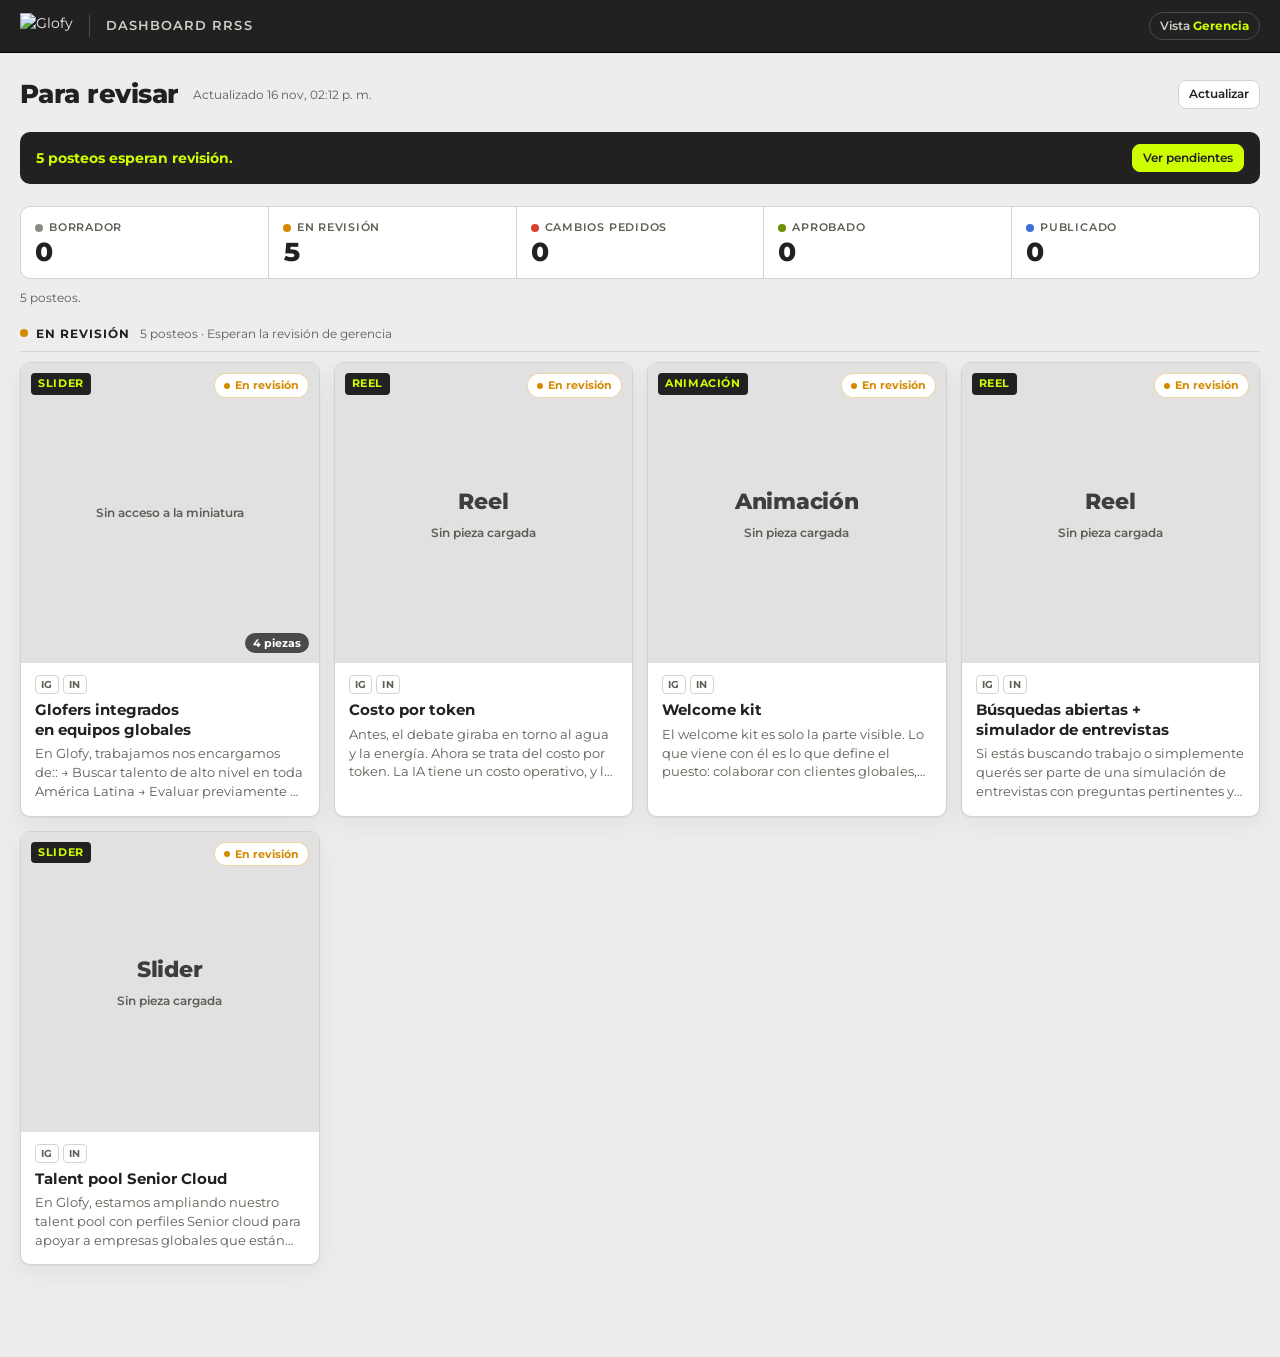
==== commit f0b9c89b: "Add files via upload" ====
--- a/index.html
+++ b/index.html
@@ -3,7 +3,7 @@
 <head>
 <meta charset="utf-8">
 <meta name="viewport" content="width=device-width,initial-scale=1">
-<title>Calendario RRSS · Glofy</title>
+<title>Dashboard RRSS · Glofy</title>
 <meta name="robots" content="noindex">
 <link rel="icon" type="image/png" href="https://raw.githubusercontent.com/comms-glofy/glofy-assets/refs/heads/main/favicon.png">
 <link rel="preconnect" href="https://fonts.googleapis.com">
@@ -16,7 +16,7 @@
   <div class="inner">
     <img class="logo" src="https://raw.githubusercontent.com/comms-glofy/glofy-assets/refs/heads/main/logo-rebrand-glofy.png" alt="Glofy">
     <span class="sep"></span>
-    <h1>Calendario RRSS</h1>
+    <h1>Dashboard RRSS</h1>
     <span class="grow"></span>
     <span class="role" id="role">Cargando…</span>
   </div>
@@ -24,14 +24,9 @@
 <main class="gutter">
   <div class="inner">
     <div class="toolbar">
-      <h2>Próximos posteos</h2>
+      <h2>Para revisar</h2>
       <span class="updated" id="updated"></span>
       <span class="grow"></span>
-      <div class="seg" role="group" aria-label="Canal">
-        <button data-ch="all" aria-pressed="true">Todos</button>
-        <button data-ch="ig" aria-pressed="false">Instagram</button>
-        <button data-ch="li" aria-pressed="false">LinkedIn</button>
-      </div>
       <button class="btn sm" id="refreshBtn">Actualizar</button>
     </div>
     <div id="alert"></div>
--- a/assets/style.css
+++ b/assets/style.css
@@ -0,0 +1,194 @@
+/* Glofy · Calendario RRSS — estilos compartidos (vista gerencia + editor) */
+:root{
+  --bg:#ededed; --surface:#ffffff; --surface-2:#e1e1e1; --fg:#212121; --muted:#5d5e55; --line:#d3d4cb;
+  --brand:#212121; --brand-2:#383838; --lime:#ceff00; --on-lime:#212121; --accent-text:#4a5d00;
+  --st-borrador:#8a8b82; --st-revision:#d48a00; --st-cambios:#d8432f; --st-aprobado:#6f8f00; --st-publicado:#3f6fd8;
+  --shadow:0 1px 2px rgba(33,33,33,.06),0 8px 24px rgba(33,33,33,.06);
+  --font:"Montserrat",system-ui,-apple-system,"Segoe UI",sans-serif;
+  --mono:"IBM Plex Mono",ui-monospace,SFMono-Regular,Menlo,monospace;
+  --r:10px;
+  color-scheme:light;
+}
+@media (prefers-color-scheme:dark){:root{
+  --bg:#1b1b1b; --surface:#262626; --surface-2:#383838; --fg:#ededed; --muted:#a6a79d; --line:#3a3a3a;
+  --accent-text:#ceff00; --st-borrador:#9a9b92; --st-revision:#f2b544; --st-cambios:#ff7a66; --st-aprobado:#ceff00; --st-publicado:#86a9ff;
+  --shadow:0 1px 2px rgba(0,0,0,.3),0 8px 24px rgba(0,0,0,.25); color-scheme:dark}}
+
+*{box-sizing:border-box}
+html,body{margin:0}
+body{background:var(--bg);color:var(--fg);font-family:var(--font);font-size:14px;line-height:1.5;-webkit-font-smoothing:antialiased}
+img{max-width:100%}
+[hidden]{display:none!important}
+button,input,select,textarea{font:inherit;color:inherit}
+button{cursor:pointer}
+:focus-visible{outline:2px solid var(--lime);outline-offset:2px}
+.mono{font-family:var(--mono);font-variant-numeric:tabular-nums}
+.gutter{padding-left:max(16px,env(safe-area-inset-left,0px));padding-right:max(16px,env(safe-area-inset-right,0px))}
+.inner{max-width:1240px;margin:0 auto}
+
+/* Barra de marca */
+.topbar{position:sticky;top:0;z-index:30;background:var(--brand);color:#ededed;border-bottom:1px solid #000}
+.topbar .inner{display:flex;align-items:center;gap:16px;padding-block:12px;flex-wrap:wrap}
+.topbar img.logo{height:26px;width:auto;display:block}
+.topbar .sep{width:1px;height:22px;background:#4a4a4a}
+.topbar h1{margin:0;font-size:13px;font-weight:600;letter-spacing:.08em;text-transform:uppercase;color:#cfcfc6}
+.topbar .grow{flex:1}
+.role{font-size:12px;font-weight:600;padding:4px 10px;border-radius:999px;border:1px solid #4a4a4a;color:#cfcfc6;white-space:nowrap}
+.role b{color:var(--lime);font-weight:700}
+.topbar a.tlink{color:#cfcfc6;font-size:12px;font-weight:600;text-decoration:none}
+.topbar a.tlink:hover{color:var(--lime)}
+
+.btn{display:inline-flex;align-items:center;gap:6px;border:1px solid var(--line);background:var(--surface);color:var(--fg);border-radius:8px;padding:8px 14px;font-weight:600;font-size:13px;line-height:1.2;white-space:nowrap;text-decoration:none}
+.btn:hover{border-color:var(--muted)}
+.btn.lime{background:var(--lime);color:var(--on-lime);border-color:var(--lime)}
+.btn.lime:hover{filter:brightness(.95)}
+.btn.dark{background:var(--brand);color:#ededed;border-color:var(--brand)}
+.btn.ghost{background:transparent}
+.btn.danger{color:var(--st-cambios);border-color:color-mix(in srgb,var(--st-cambios) 45%,transparent);background:transparent}
+.btn.sm{padding:6px 10px;font-size:12px}
+.btn[disabled]{opacity:.5;cursor:not-allowed}
+.topbar .btn.ghost{color:#ededed;border-color:#4a4a4a}
+
+/* Toolbar */
+main{padding-block:22px 64px}
+.toolbar{display:flex;align-items:center;gap:14px;flex-wrap:wrap;margin-bottom:18px}
+.toolbar h2{margin:0;font-size:26px;font-weight:800;letter-spacing:-.02em;text-wrap:balance}
+.toolbar .grow{flex:1}
+.updated{font-size:12px;color:var(--muted)}
+.seg{display:inline-flex;border:1px solid var(--line);border-radius:9px;background:var(--surface);padding:3px;gap:2px}
+.seg button{border:0;background:transparent;padding:6px 12px;border-radius:6px;font-size:12px;font-weight:600;color:var(--muted)}
+.seg button[aria-pressed="true"]{background:var(--brand);color:#ededed}
+
+/* Pipeline */
+.pipeline:empty{display:none}
+.pipeline{display:grid;grid-template-columns:repeat(5,minmax(0,1fr));gap:1px;background:var(--line);border:1px solid var(--line);border-radius:var(--r);overflow:hidden;margin-bottom:22px}
+.stage{background:var(--surface);border:0;text-align:left;padding:12px 14px;display:flex;flex-direction:column;gap:2px}
+.stage:hover{background:color-mix(in srgb,var(--surface) 92%,var(--fg))}
+.stage .n{font-size:26px;font-weight:800;letter-spacing:-.02em;line-height:1.1;font-variant-numeric:tabular-nums}
+.stage .l{font-size:11px;font-weight:600;text-transform:uppercase;letter-spacing:.07em;color:var(--muted);display:flex;align-items:center;gap:6px}
+.stage .l i{width:8px;height:8px;border-radius:50%;background:var(--c)}
+.stage[aria-pressed="true"]{box-shadow:inset 0 -3px 0 var(--c)}
+.stage[aria-pressed="true"] .n{color:var(--c)}
+.scope-note{font-size:12px;color:var(--muted);margin:-12px 0 18px}
+.alert{display:flex;align-items:center;gap:12px;flex-wrap:wrap;background:var(--brand);color:#ededed;border-radius:var(--r);padding:12px 16px;margin-bottom:22px}
+.alert strong{color:var(--lime)}
+.alert .grow{flex:1;min-width:0}
+
+/* Grupos y tarjetas */
+.group{margin-bottom:28px}
+.group-h{display:flex;align-items:baseline;gap:10px;margin:0 0 10px;padding-bottom:8px;border-bottom:1px solid var(--line);flex-wrap:wrap}
+.group-h h3{margin:0;font-size:12px;font-weight:700;text-transform:uppercase;letter-spacing:.08em}
+.group-h h3 i{display:inline-block;width:8px;height:8px;border-radius:50%;background:var(--c);margin-right:8px;vertical-align:1px}
+.group-h span{font-size:12px;color:var(--muted)}
+.cards{display:grid;grid-template-columns:repeat(auto-fill,minmax(250px,1fr));gap:14px}
+.card{background:var(--surface);border:1px solid var(--line);border-radius:var(--r);overflow:hidden;display:flex;flex-direction:column;text-align:left;padding:0;box-shadow:var(--shadow);transition:transform .15s ease,border-color .15s ease;min-width:0}
+.card:hover{transform:translateY(-2px);border-color:var(--muted)}
+.thumb{aspect-ratio:4/5;max-height:300px;width:100%;background:var(--surface-2);position:relative;overflow:hidden;display:grid;place-items:center}
+.thumb img{width:100%;height:100%;object-fit:cover;display:block}
+.ph{display:flex;flex-direction:column;align-items:center;gap:6px;color:var(--muted);font-size:12px;font-weight:600;text-align:center;padding:16px}
+.ph .fmt-big{font-size:22px;font-weight:800;letter-spacing:-.01em;color:var(--fg);opacity:.85}
+.thumb .badges{position:absolute;left:10px;top:10px;right:10px;display:flex;gap:6px;justify-content:space-between;align-items:flex-start}
+.thumb .count{position:absolute;right:10px;bottom:10px;background:rgba(33,33,33,.78);color:#fff;font-size:11px;font-weight:700;border-radius:999px;padding:2px 8px}
+.card-b{padding:12px 14px 14px;display:flex;flex-direction:column;gap:6px;min-width:0}
+.card-b .when{font-size:12px;font-weight:600;color:var(--muted);display:flex;gap:8px;align-items:center;flex-wrap:wrap}
+.card-b h4{margin:0;font-size:15px;font-weight:700;line-height:1.3;text-wrap:balance}
+.card-b p{margin:0;font-size:12.5px;color:var(--muted);display:-webkit-box;-webkit-line-clamp:3;-webkit-box-orient:vertical;overflow:hidden}
+.chans{display:flex;gap:4px}
+.chan{font-size:10px;font-weight:700;letter-spacing:.04em;border:1px solid var(--line);border-radius:4px;padding:1px 5px;color:var(--muted)}
+.fmt{font-size:10.5px;font-weight:700;letter-spacing:.06em;text-transform:uppercase;background:var(--brand);color:var(--lime);border-radius:4px;padding:3px 7px}
+.pill{display:inline-flex;align-items:center;gap:5px;font-size:11px;font-weight:700;border-radius:999px;padding:3px 9px;color:var(--c);background:color-mix(in srgb,var(--c) 15%,var(--surface));border:1px solid color-mix(in srgb,var(--c) 35%,transparent);white-space:nowrap}
+.pill::before{content:"";width:6px;height:6px;border-radius:50%;background:var(--c)}
+.thumb .pill{background:var(--surface)}
+.date-tag{font-size:11px;font-weight:700;color:var(--accent-text);border:1px solid color-mix(in srgb,var(--accent-text) 40%,transparent);border-radius:4px;padding:1px 6px}
+
+.state{border:1px dashed var(--line);border-radius:var(--r);padding:40px 20px;text-align:center;color:var(--muted);background:var(--surface)}
+.state h3{color:var(--fg);margin:0 0 6px;font-size:17px}
+.state p{margin:0 auto 14px;max-width:56ch}
+
+/* Panel lateral */
+.scrim{position:fixed;inset:0;background:rgba(15,15,15,.5);z-index:50;opacity:0;pointer-events:none;transition:opacity .2s}
+.scrim.on{opacity:1;pointer-events:auto}
+.drawer{position:fixed;top:0;right:0;bottom:0;width:min(1020px,100%);background:var(--bg);z-index:60;transform:translateX(100%);transition:transform .25s ease;display:flex;flex-direction:column;visibility:hidden}
+.drawer.on{transform:none;visibility:visible;box-shadow:-20px 0 60px rgba(0,0,0,.25)}
+.d-head{display:flex;align-items:center;gap:10px;padding:14px 20px;border-bottom:1px solid var(--line);background:var(--surface);flex-wrap:wrap}
+.d-head .grow{flex:1;min-width:0}
+.d-head h2{margin:0;font-size:18px;font-weight:800;letter-spacing:-.01em;line-height:1.25;text-wrap:balance}
+.d-head .meta{display:flex;gap:8px;align-items:center;flex-wrap:wrap;margin-top:4px;font-size:12px;color:var(--muted);font-weight:600}
+.iconbtn{width:34px;height:34px;border-radius:8px;border:1px solid var(--line);background:var(--surface);display:grid;place-items:center;font-size:15px;font-weight:700}
+.iconbtn:hover{border-color:var(--muted)}
+.d-body{flex:1;overflow:auto;padding:20px;display:grid;grid-template-columns:minmax(0,5fr) minmax(0,6fr);gap:22px;align-content:start}
+.d-col{display:flex;flex-direction:column;gap:16px;min-width:0}
+.panel{background:var(--surface);border:1px solid var(--line);border-radius:var(--r);padding:14px;min-width:0}
+.panel h3{margin:0 0 10px;font-size:11px;font-weight:700;text-transform:uppercase;letter-spacing:.08em;color:var(--muted)}
+.viewer{background:#111;border-radius:var(--r);overflow:hidden;position:relative;aspect-ratio:4/5;max-height:68vh;width:100%;display:grid;place-items:center}
+.viewer iframe{width:100%;height:100%;border:0;display:block;background:#111}
+.viewer img{width:100%;height:100%;object-fit:contain;display:block}
+.viewer .ph{color:#a6a79d}
+.viewer .ph .fmt-big{color:#ededed}
+.viewer .nav{position:absolute;top:50%;transform:translateY(-50%);width:34px;height:34px;border-radius:50%;border:0;background:rgba(255,255,255,.9);color:#212121;font-weight:800;font-size:16px;z-index:2}
+.viewer .nav.p{left:10px}.viewer .nav.n{right:10px}
+.viewer .idx{position:absolute;top:10px;left:50%;transform:translateX(-50%);background:rgba(0,0,0,.65);color:#fff;font-size:11px;font-weight:700;border-radius:999px;padding:2px 10px;z-index:2}
+.strip{display:flex;gap:8px;overflow-x:auto;padding-top:10px}
+.strip .s{flex:0 0 56px;height:70px;border-radius:6px;overflow:hidden;border:2px solid transparent;padding:0;background:var(--surface-2);display:grid;place-items:center;font-size:10px;font-weight:700;color:var(--muted)}
+.strip .s[aria-current="true"]{border-color:var(--lime)}
+.strip .s img{width:100%;height:100%;object-fit:cover}
+.media-actions{display:flex;gap:8px;flex-wrap:wrap;margin-top:12px}
+.hint{font-size:12px;color:var(--muted);margin:8px 0 0}
+
+.tabs{display:flex;gap:4px;border-bottom:1px solid var(--line);margin:-4px -14px 12px;padding:0 14px}
+.tabs button{border:0;background:transparent;padding:8px 10px 10px;font-size:13px;font-weight:700;color:var(--muted);border-bottom:2px solid transparent;margin-bottom:-1px}
+.tabs button[aria-selected="true"]{color:var(--fg);border-bottom-color:var(--lime)}
+.tabs .lang{font-size:10px;font-weight:700;color:var(--muted);margin-left:4px}
+.copy{white-space:pre-wrap;word-wrap:break-word;font-size:14px;line-height:1.6;max-width:68ch;margin:0}
+.copy .lnk{color:var(--accent-text);font-weight:600}
+.copy-foot{display:flex;align-items:center;gap:10px;margin-top:12px;flex-wrap:wrap}
+.copy-foot .cnt{font-size:12px;color:var(--muted)}
+.copy-foot .cnt.over{color:var(--st-cambios);font-weight:700}
+.copy-foot .grow{flex:1}
+.empty-copy{color:var(--muted);font-style:italic}
+.note{font-size:13.5px;white-space:pre-wrap;margin:0}
+
+.checks{display:flex;flex-direction:column;gap:6px;font-size:12.5px}
+.checks div{display:flex;gap:8px;align-items:flex-start}
+.checks i{flex:0 0 8px;height:8px;border-radius:50%;margin-top:6px;background:var(--st-aprobado)}
+.checks .warn i{background:var(--st-revision)}
+.row{display:flex;gap:8px;flex-wrap:wrap;align-items:center}
+
+/* Formulario */
+.form{display:grid;grid-template-columns:repeat(2,minmax(0,1fr));gap:12px 14px}
+.field{display:flex;flex-direction:column;gap:5px;min-width:0}
+.field.full{grid-column:1/-1}
+.field label,.field .lbl{font-size:11px;font-weight:700;text-transform:uppercase;letter-spacing:.07em;color:var(--muted)}
+.field input,.field select,.field textarea{border:1px solid var(--line);border-radius:8px;padding:9px 10px;background:var(--surface);width:100%;min-width:0}
+.field textarea{min-height:150px;resize:vertical;line-height:1.5}
+.field textarea.short{min-height:84px}
+.field .sub{font-size:11.5px;color:var(--muted)}
+.checkrow{display:flex;gap:14px;flex-wrap:wrap;padding-top:6px}
+.checkrow label{display:flex;gap:6px;align-items:center;font-size:13px;font-weight:600;text-transform:none;letter-spacing:0;color:var(--fg)}
+.d-foot{display:flex;gap:8px;align-items:center;padding:12px 20px;border-top:1px solid var(--line);background:var(--surface);flex-wrap:wrap}
+.d-foot .grow{flex:1}
+.confirm{display:flex;gap:8px;align-items:center;flex-wrap:wrap;font-size:13px;font-weight:600;color:var(--st-cambios)}
+
+/* Conexión GitHub */
+.connect{max-width:560px;margin:40px auto;background:var(--surface);border:1px solid var(--line);border-radius:var(--r);padding:24px;box-shadow:var(--shadow)}
+.connect h2{margin:0 0 6px;font-size:20px;font-weight:800}
+.connect p{margin:0 0 14px;color:var(--muted)}
+.connect ol{margin:0 0 16px;padding-left:20px;color:var(--muted);font-size:13px}
+.connect ol li{margin-bottom:4px}
+.connect code{font-family:var(--mono);font-size:12px;background:var(--surface-2);padding:1px 5px;border-radius:4px;color:var(--fg)}
+.connect .err{color:var(--st-cambios);font-weight:600;font-size:13px;margin:8px 0 0}
+
+.toast{position:fixed;left:50%;bottom:20px;transform:translateX(-50%) translateY(20px);background:var(--brand);color:#ededed;border:1px solid #444;padding:10px 16px;border-radius:8px;font-weight:600;font-size:13px;z-index:80;opacity:0;transition:all .2s;pointer-events:none;max-width:calc(100% - 32px)}
+.toast.on{opacity:1;transform:translateX(-50%)}
+.toast b{color:var(--lime)}
+
+@media (max-width:860px){.d-body{grid-template-columns:minmax(0,1fr)}.viewer{max-height:none}}
+@media (max-width:640px){
+  .pipeline{grid-template-columns:repeat(3,minmax(0,1fr))}
+  .toolbar h2{font-size:21px}
+  .topbar .sep,.topbar h1{display:none}
+  .form{grid-template-columns:minmax(0,1fr)}
+  .d-head,.d-body,.d-foot{padding-left:16px;padding-right:16px}
+  .cards{grid-template-columns:minmax(0,1fr)}
+}
+@media (prefers-reduced-motion:reduce){*{transition:none!important}}
